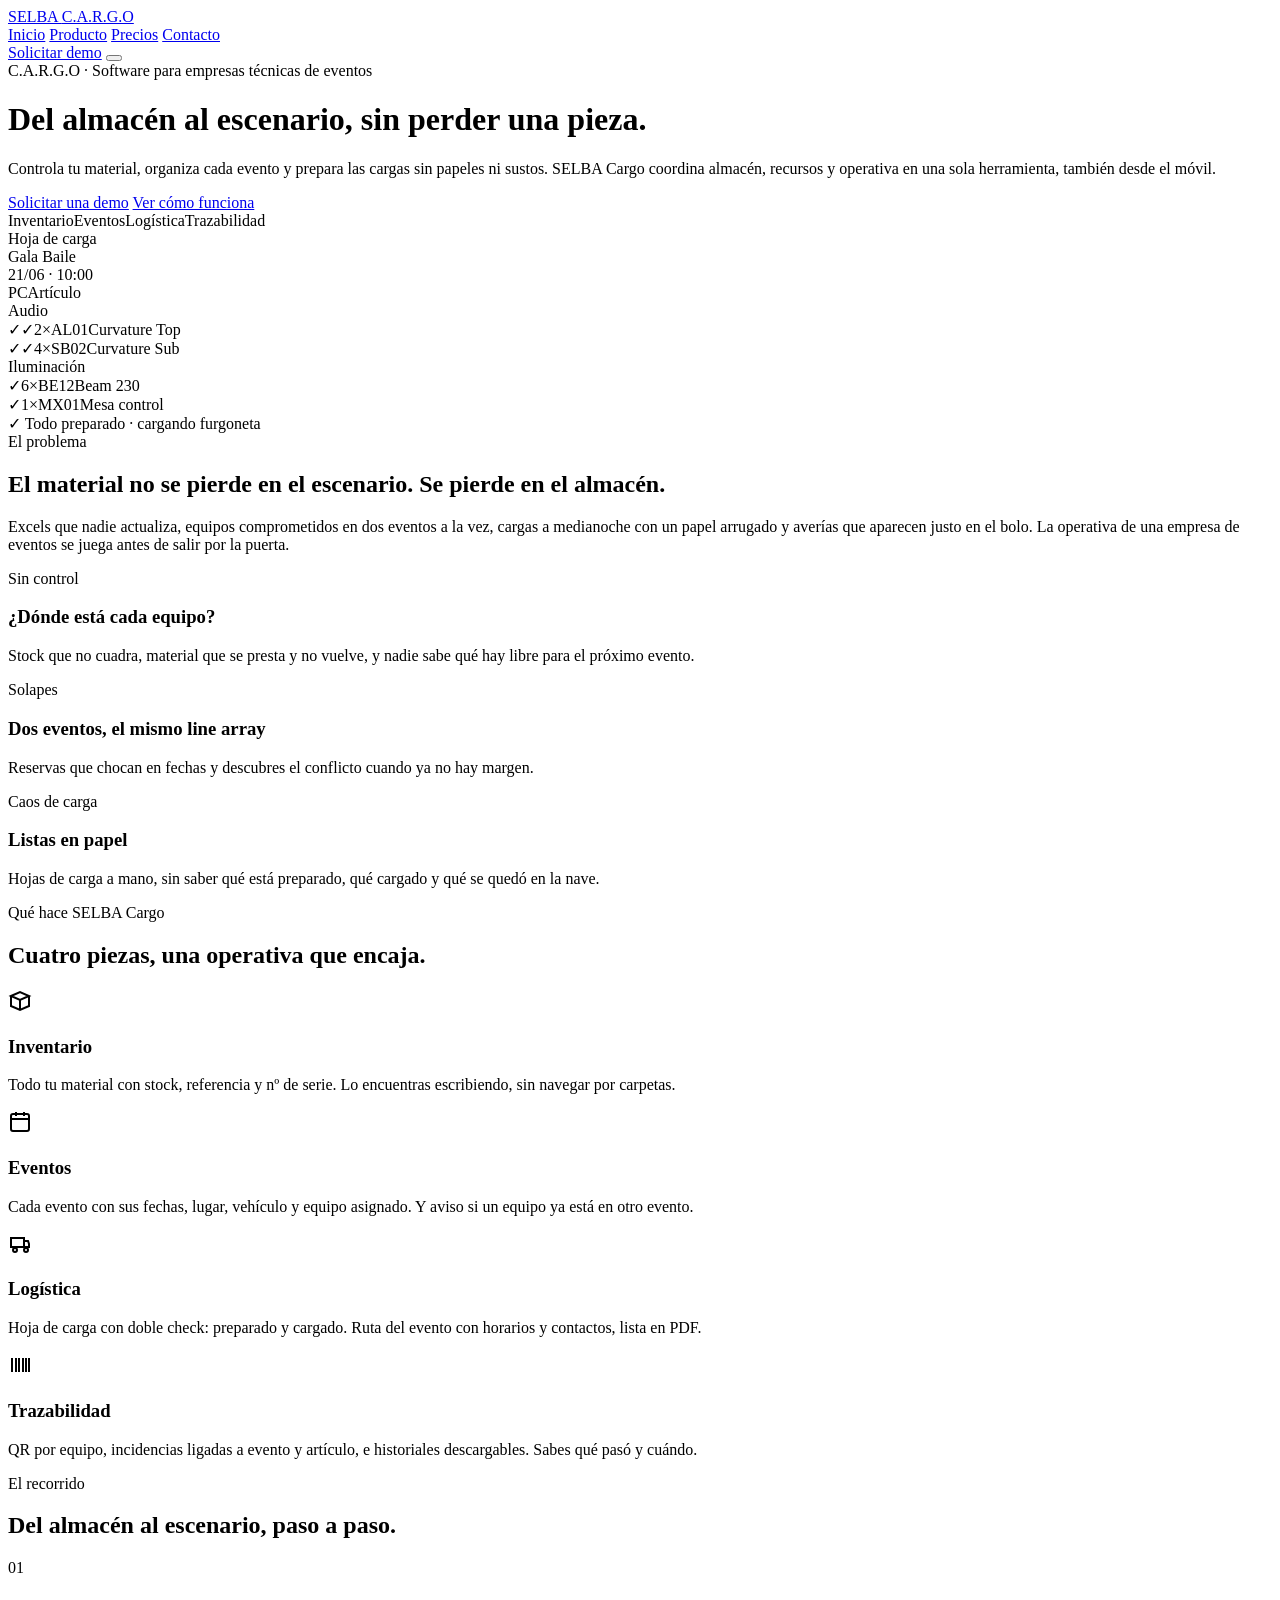
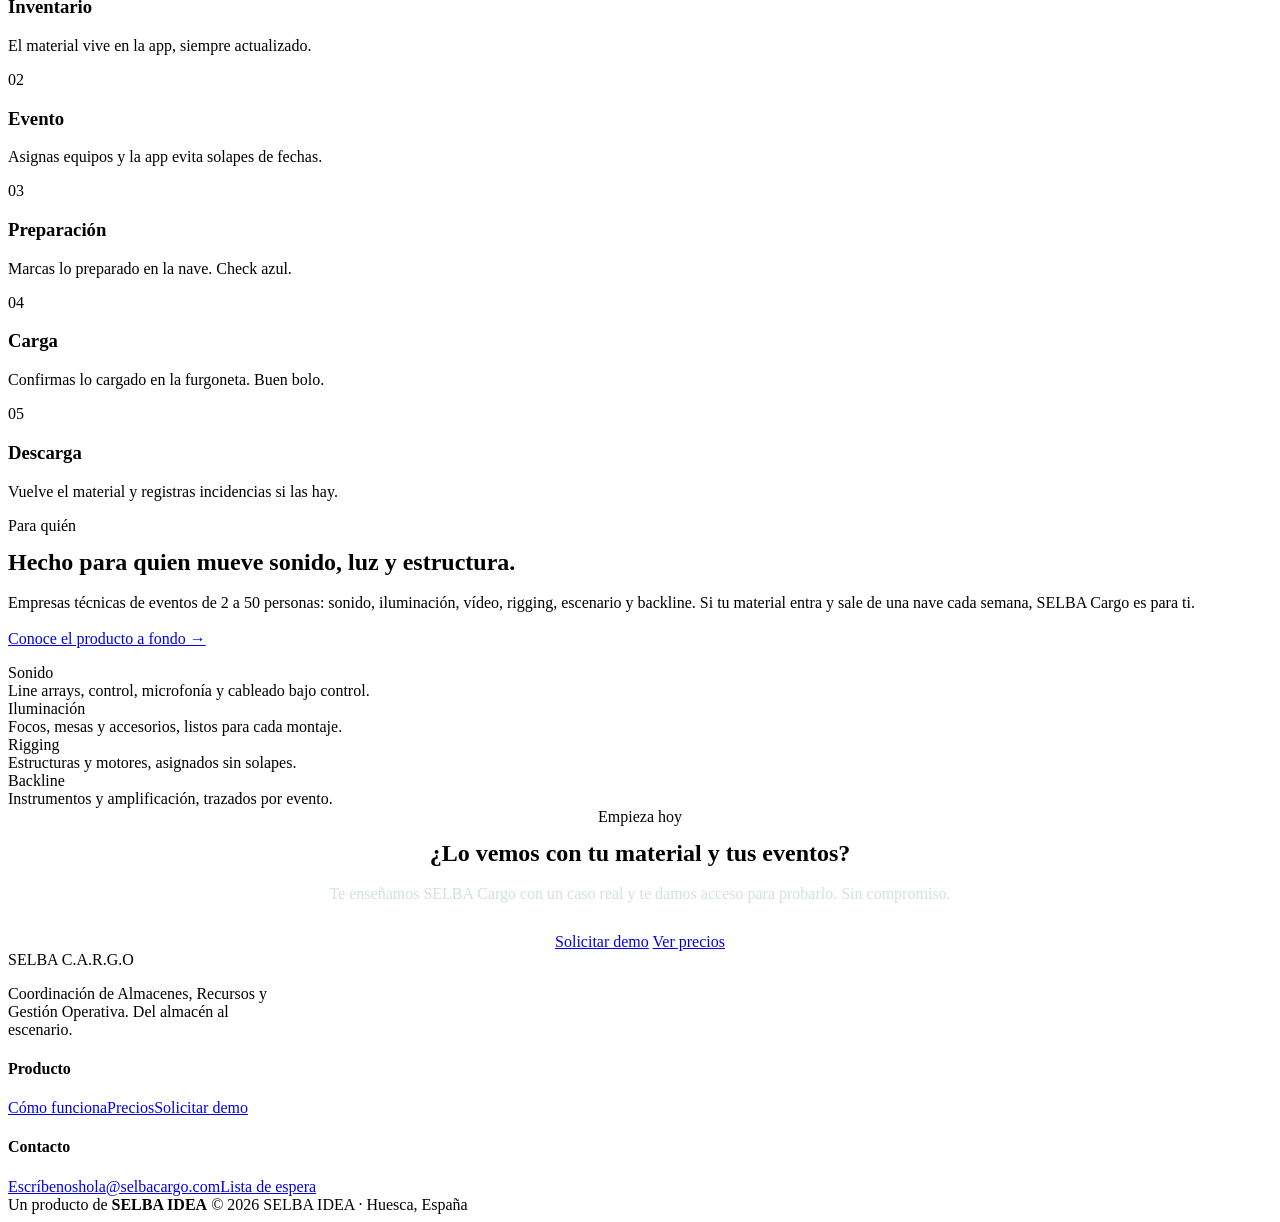
==== index.html @ a4af2e18 "Add files via upload" ====
<!DOCTYPE html>
<html lang="es">
<head>
<meta charset="UTF-8">
<meta name="viewport" content="width=device-width,initial-scale=1">
<title>SELBA Cargo · Del almacén al escenario</title>
<meta name="description" content="Software de gestión operativa para empresas técnicas de eventos: inventario, eventos, hojas de carga, rutas e incidencias. Del almacén al escenario, sin perder una pieza.">
<meta name="theme-color" content="#111c15">
<link rel="icon" href="icon-192.png">
<link rel="preconnect" href="https://fonts.googleapis.com"><link rel="preconnect" href="https://fonts.gstatic.com" crossorigin>
<link href="https://fonts.googleapis.com/css2?family=Oswald:wght@500;600;700&family=Inter:wght@400;500;600;700&display=swap" rel="stylesheet">
<link rel="stylesheet" href="styles.css">
</head>
<body>

<nav class="nav">
  <div class="wrap">
    <a class="brand" href="index.html"><img src="icon-192.png" alt=""><span>SELBA <span class="c">C.A.R.G.O</span></span></a>
    <div class="nav-links" id="navlinks">
      <a href="index.html" class="active">Inicio</a>
      <a href="producto.html">Producto</a>
      <a href="precios.html">Precios</a>
      <a href="contacto.html">Contacto</a>
    </div>
    <div class="nav-cta">
      <a class="btn btn-primary" href="contacto.html">Solicitar demo</a>
      <button class="nav-toggle" id="navtoggle" aria-label="Menú"><span></span><span></span><span></span></button>
    </div>
  </div>
</nav>

<header class="hero">
  <div class="wrap hero-grid">
    <div>
      <span class="eyebrow">C.A.R.G.O · Software para empresas técnicas de eventos</span>
      <h1>Del almacén al escenario, <span class="accent">sin perder una pieza.</span></h1>
      <p class="lead">Controla tu material, organiza cada evento y prepara las cargas sin papeles ni sustos. SELBA Cargo coordina almacén, recursos y operativa en una sola herramienta, también desde el móvil.</p>
      <div class="hero-cta">
        <a class="btn btn-primary btn-lg" href="contacto.html">Solicitar una demo</a>
        <a class="btn btn-ghost on-dark btn-lg" href="producto.html">Ver cómo funciona</a>
      </div>
      <div class="trust"><span>Inventario</span><span>Eventos</span><span>Logística</span><span>Trazabilidad</span></div>
    </div>
    <div class="hero-art">
      <div class="manifest" aria-hidden="true">
        <div class="m-head"><div><div class="t">Hoja de carga</div><div class="n">Gala Baile</div></div><div class="t">21/06 · 10:00</div></div>
        <div class="m-cols"><span class="pc">P</span><span class="pc">C</span><span style="flex:1">Artículo</span></div>
        <div class="m-fam">Audio</div>
        <div class="m-row"><span class="chk on p">✓</span><span class="chk on c">✓</span><span class="q">2×</span><span class="ref">AL01</span><span class="nm">Curvature Top</span></div>
        <div class="m-row"><span class="chk on p">✓</span><span class="chk on c">✓</span><span class="q">4×</span><span class="ref">SB02</span><span class="nm">Curvature Sub</span></div>
        <div class="m-fam">Iluminación</div>
        <div class="m-row"><span class="chk on p">✓</span><span class="chk c"></span><span class="q">6×</span><span class="ref">BE12</span><span class="nm">Beam 230</span></div>
        <div class="m-row"><span class="chk on p">✓</span><span class="chk c"></span><span class="q">1×</span><span class="ref">MX01</span><span class="nm">Mesa control</span></div>
        <div class="m-foot">✓ Todo preparado · cargando furgoneta</div>
      </div>
    </div>
  </div>
</header>

<!-- Problema -->
<section>
  <div class="wrap">
    <div class="sec-head reveal">
      <span class="eyebrow">El problema</span>
      <h2>El material no se pierde en el escenario. Se pierde en el almacén.</h2>
      <p class="lead">Excels que nadie actualiza, equipos comprometidos en dos eventos a la vez, cargas a medianoche con un papel arrugado y averías que aparecen justo en el bolo. La operativa de una empresa de eventos se juega antes de salir por la puerta.</p>
    </div>
    <div class="grid grid-3">
      <div class="card reveal"><span class="tag">Sin control</span><h3>¿Dónde está cada equipo?</h3><p>Stock que no cuadra, material que se presta y no vuelve, y nadie sabe qué hay libre para el próximo evento.</p></div>
      <div class="card reveal"><span class="tag">Solapes</span><h3>Dos eventos, el mismo line array</h3><p>Reservas que chocan en fechas y descubres el conflicto cuando ya no hay margen.</p></div>
      <div class="card reveal"><span class="tag">Caos de carga</span><h3>Listas en papel</h3><p>Hojas de carga a mano, sin saber qué está preparado, qué cargado y qué se quedó en la nave.</p></div>
    </div>
  </div>
</section>

<!-- Pilares -->
<section class="section-pale">
  <div class="wrap">
    <div class="sec-head reveal"><span class="eyebrow">Qué hace SELBA Cargo</span><h2>Cuatro piezas, una operativa que encaja.</h2></div>
    <div class="grid grid-4">
      <div class="card reveal"><div class="ic"><svg width="24" height="24" viewBox="0 0 24 24" fill="none" stroke="currentColor" stroke-width="2"><path d="M3 7l9-4 9 4-9 4-9-4z"/><path d="M3 7v10l9 4 9-4V7"/><path d="M12 11v10"/></svg></div><h3>Inventario</h3><p>Todo tu material con stock, referencia y nº de serie. Lo encuentras escribiendo, sin navegar por carpetas.</p></div>
      <div class="card reveal"><div class="ic"><svg width="24" height="24" viewBox="0 0 24 24" fill="none" stroke="currentColor" stroke-width="2"><rect x="3" y="4" width="18" height="17" rx="2"/><path d="M3 9h18M8 2v4M16 2v4"/></svg></div><h3>Eventos</h3><p>Cada evento con sus fechas, lugar, vehículo y equipo asignado. Y aviso si un equipo ya está en otro evento.</p></div>
      <div class="card reveal"><div class="ic"><svg width="24" height="24" viewBox="0 0 24 24" fill="none" stroke="currentColor" stroke-width="2"><path d="M3 6h13v9H3zM16 9h4l1 3v3h-5"/><circle cx="7" cy="18" r="2"/><circle cx="18" cy="18" r="2"/></svg></div><h3>Logística</h3><p>Hoja de carga con doble check: preparado y cargado. Ruta del evento con horarios y contactos, lista en PDF.</p></div>
      <div class="card reveal"><div class="ic"><svg width="24" height="24" viewBox="0 0 24 24" fill="none" stroke="currentColor" stroke-width="2"><path d="M4 5v14M8 5v14M11 5v14M15 5v14M18 5v14M21 5v14"/></svg></div><h3>Trazabilidad</h3><p>QR por equipo, incidencias ligadas a evento y artículo, e historiales descargables. Sabes qué pasó y cuándo.</p></div>
    </div>
  </div>
</section>

<!-- Cómo funciona (secuencia real → pasos numerados justificados) -->
<section class="section-dark">
  <div class="wrap">
    <div class="sec-head reveal"><span class="eyebrow on-dark">El recorrido</span><h2>Del almacén al escenario, paso a paso.</h2></div>
    <div class="steps">
      <div class="step reveal"><div class="no">01</div><h3>Inventario</h3><p>El material vive en la app, siempre actualizado.</p></div>
      <div class="step reveal"><div class="no">02</div><h3>Evento</h3><p>Asignas equipos y la app evita solapes de fechas.</p></div>
      <div class="step reveal"><div class="no">03</div><h3>Preparación</h3><p>Marcas lo preparado en la nave. Check azul.</p></div>
      <div class="step reveal"><div class="no">04</div><h3>Carga</h3><p>Confirmas lo cargado en la furgoneta. Buen bolo.</p></div>
      <div class="step reveal"><div class="no">05</div><h3>Descarga</h3><p>Vuelve el material y registras incidencias si las hay.</p></div>
    </div>
  </div>
</section>

<!-- Para quién -->
<section>
  <div class="wrap">
    <div class="grid grid-2" style="align-items:center;gap:48px">
      <div class="reveal">
        <span class="eyebrow">Para quién</span>
        <h2 style="margin:14px 0 18px">Hecho para quien mueve sonido, luz y estructura.</h2>
        <p class="lead">Empresas técnicas de eventos de 2 a 50 personas: sonido, iluminación, vídeo, rigging, escenario y backline. Si tu material entra y sale de una nave cada semana, SELBA Cargo es para ti.</p>
        <p style="margin-top:18px"><a class="btn btn-ghost" href="producto.html">Conoce el producto a fondo →</a></p>
      </div>
      <div class="grid grid-2 reveal" style="gap:14px">
        <div class="card"><span class="tag">Sonido</span><p style="margin:0">Line arrays, control, microfonía y cableado bajo control.</p></div>
        <div class="card"><span class="tag">Iluminación</span><p style="margin:0">Focos, mesas y accesorios, listos para cada montaje.</p></div>
        <div class="card"><span class="tag">Rigging</span><p style="margin:0">Estructuras y motores, asignados sin solapes.</p></div>
        <div class="card"><span class="tag">Backline</span><p style="margin:0">Instrumentos y amplificación, trazados por evento.</p></div>
      </div>
    </div>
  </div>
</section>

<!-- CTA -->
<section class="section-forest">
  <div class="wrap" style="text-align:center">
    <div class="reveal" style="max-width:720px;margin:0 auto">
      <span class="eyebrow on-dark">Empieza hoy</span>
      <h2 style="margin:14px 0 18px">¿Lo vemos con tu material y tus eventos?</h2>
      <p class="lead" style="margin:0 auto 30px;color:#cfe3d6">Te enseñamos SELBA Cargo con un caso real y te damos acceso para probarlo. Sin compromiso.</p>
      <div class="hero-cta" style="justify-content:center">
        <a class="btn btn-primary btn-lg" href="contacto.html">Solicitar demo</a>
        <a class="btn btn-ghost on-dark btn-lg" href="precios.html">Ver precios</a>
      </div>
    </div>
  </div>
</section>

<footer class="footer">
  <div class="wrap">
    <div class="top">
      <div>
        <div class="brand"><img src="icon-192.png" alt=""><span>SELBA C.A.R.G.O</span></div>
        <p style="max-width:34ch">Coordinación de Almacenes, Recursos y Gestión Operativa. Del almacén al escenario.</p>
      </div>
      <div class="cols">
        <div class="col"><h4>Producto</h4><a href="producto.html">Cómo funciona</a><a href="precios.html">Precios</a><a href="contacto.html">Solicitar demo</a></div>
        <div class="col"><h4>Contacto</h4><a href="contacto.html">Escríbenos</a><a href="mailto:hola@selbacargo.com">hola@selbacargo.com</a><a href="contacto.html">Lista de espera</a></div>
      </div>
    </div>
    <div class="legal">
      <span class="idea">Un producto de <b>SELBA IDEA</b></span>
      <span>© <span data-year>2026</span> SELBA IDEA · Huesca, España</span>
    </div>
  </div>
</footer>

<script src="script.js"></script>
</body>
</html>
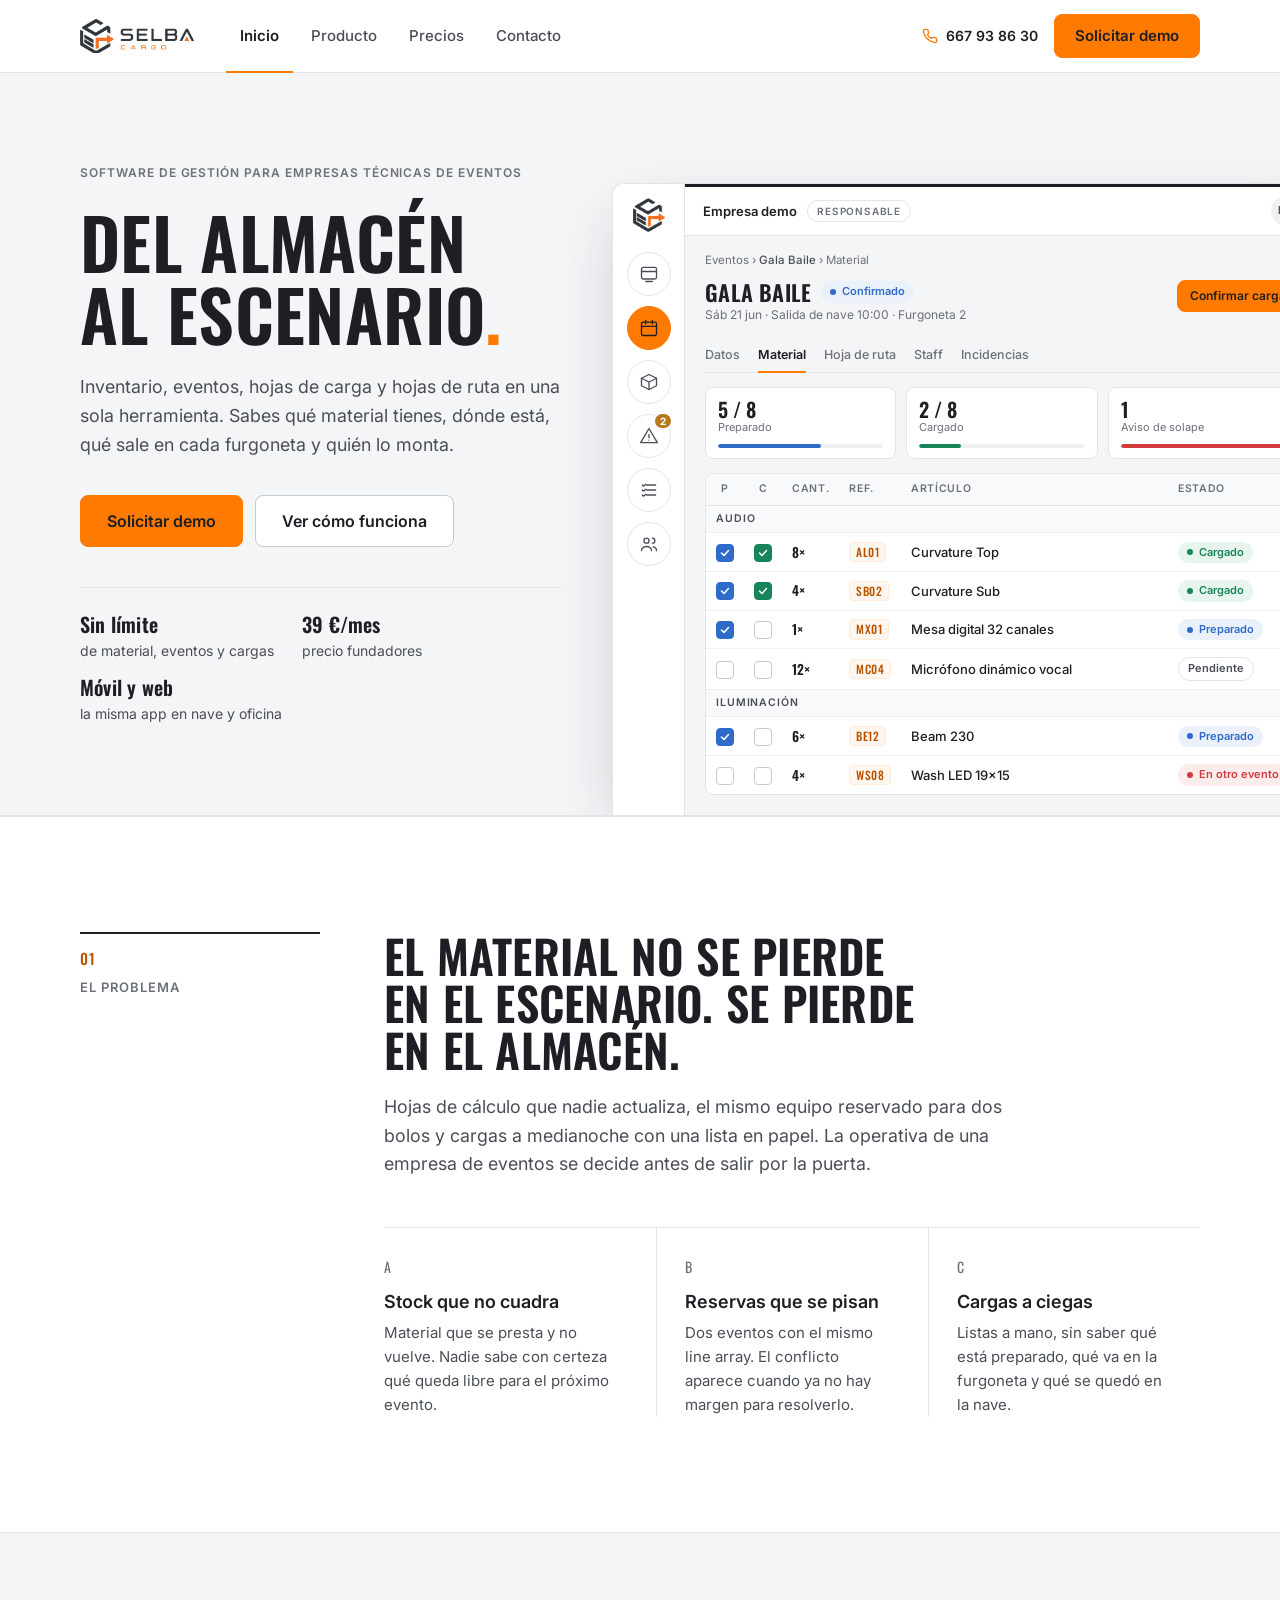
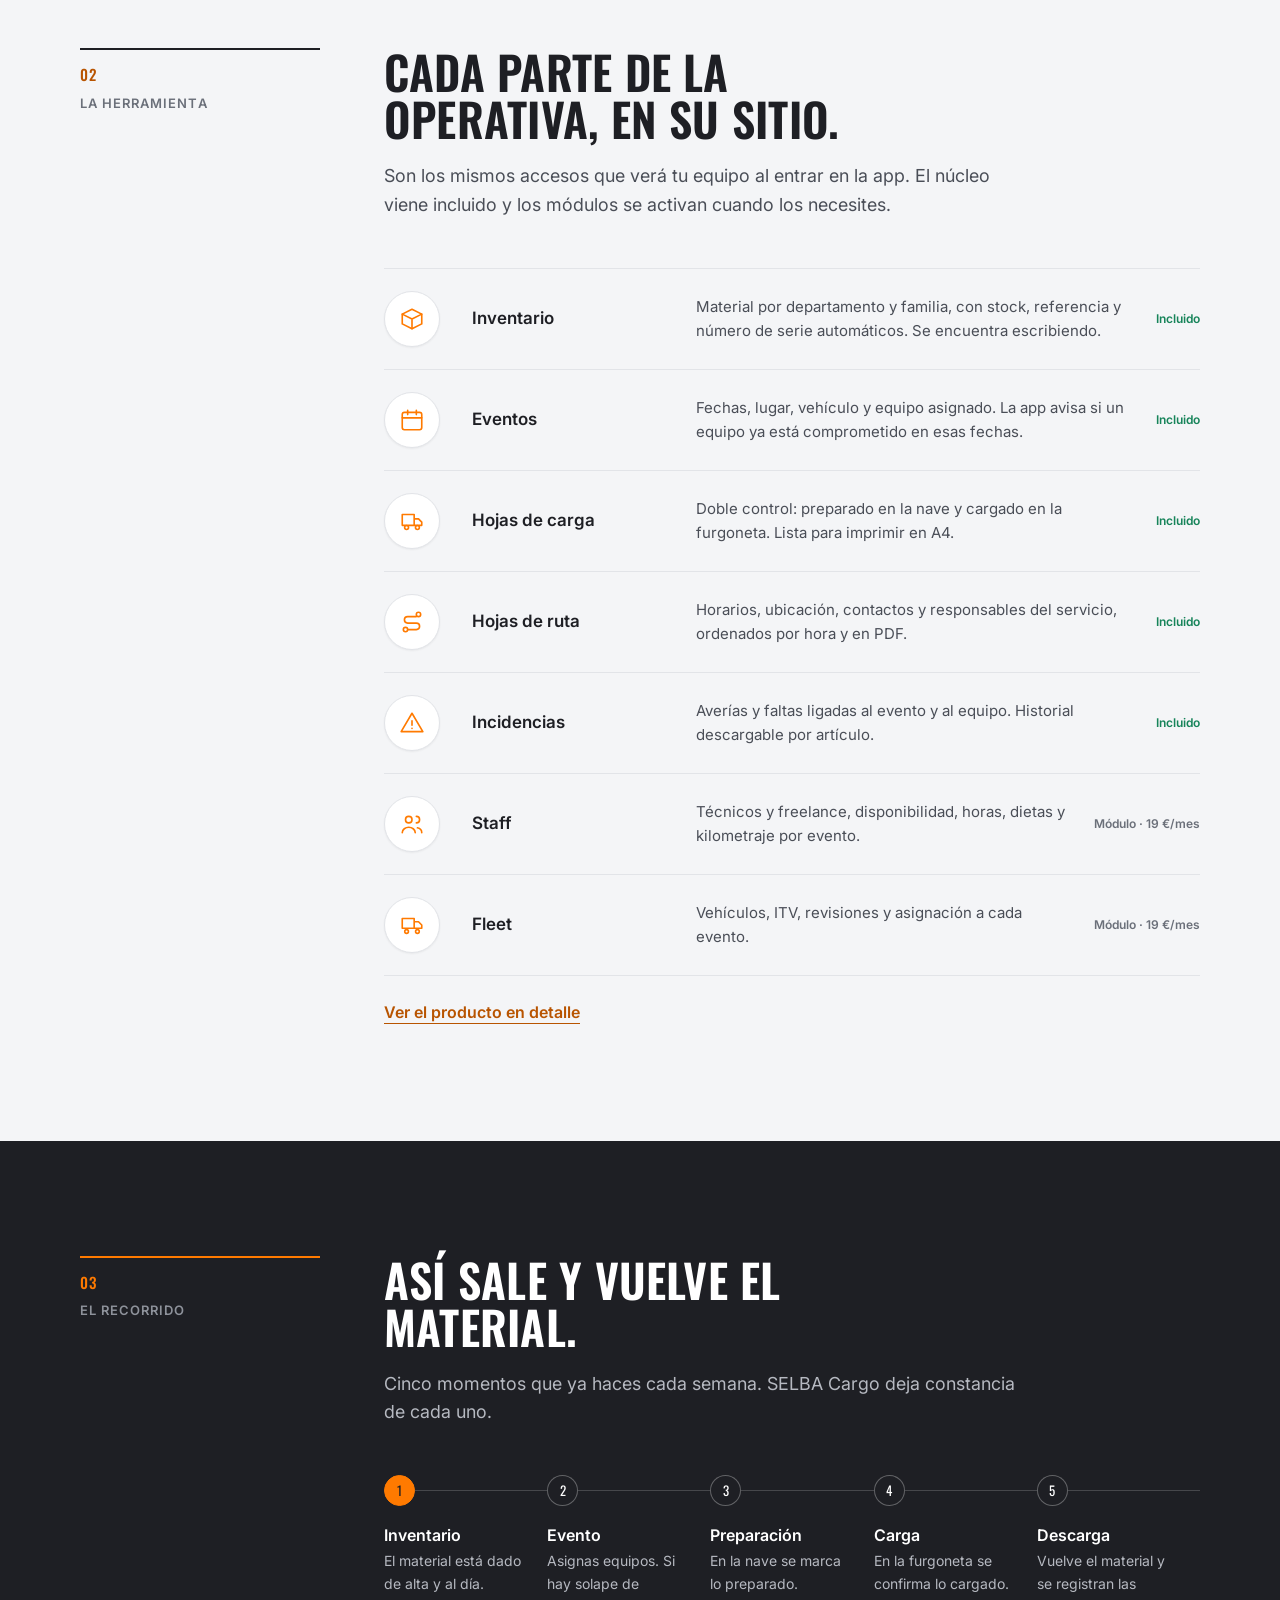
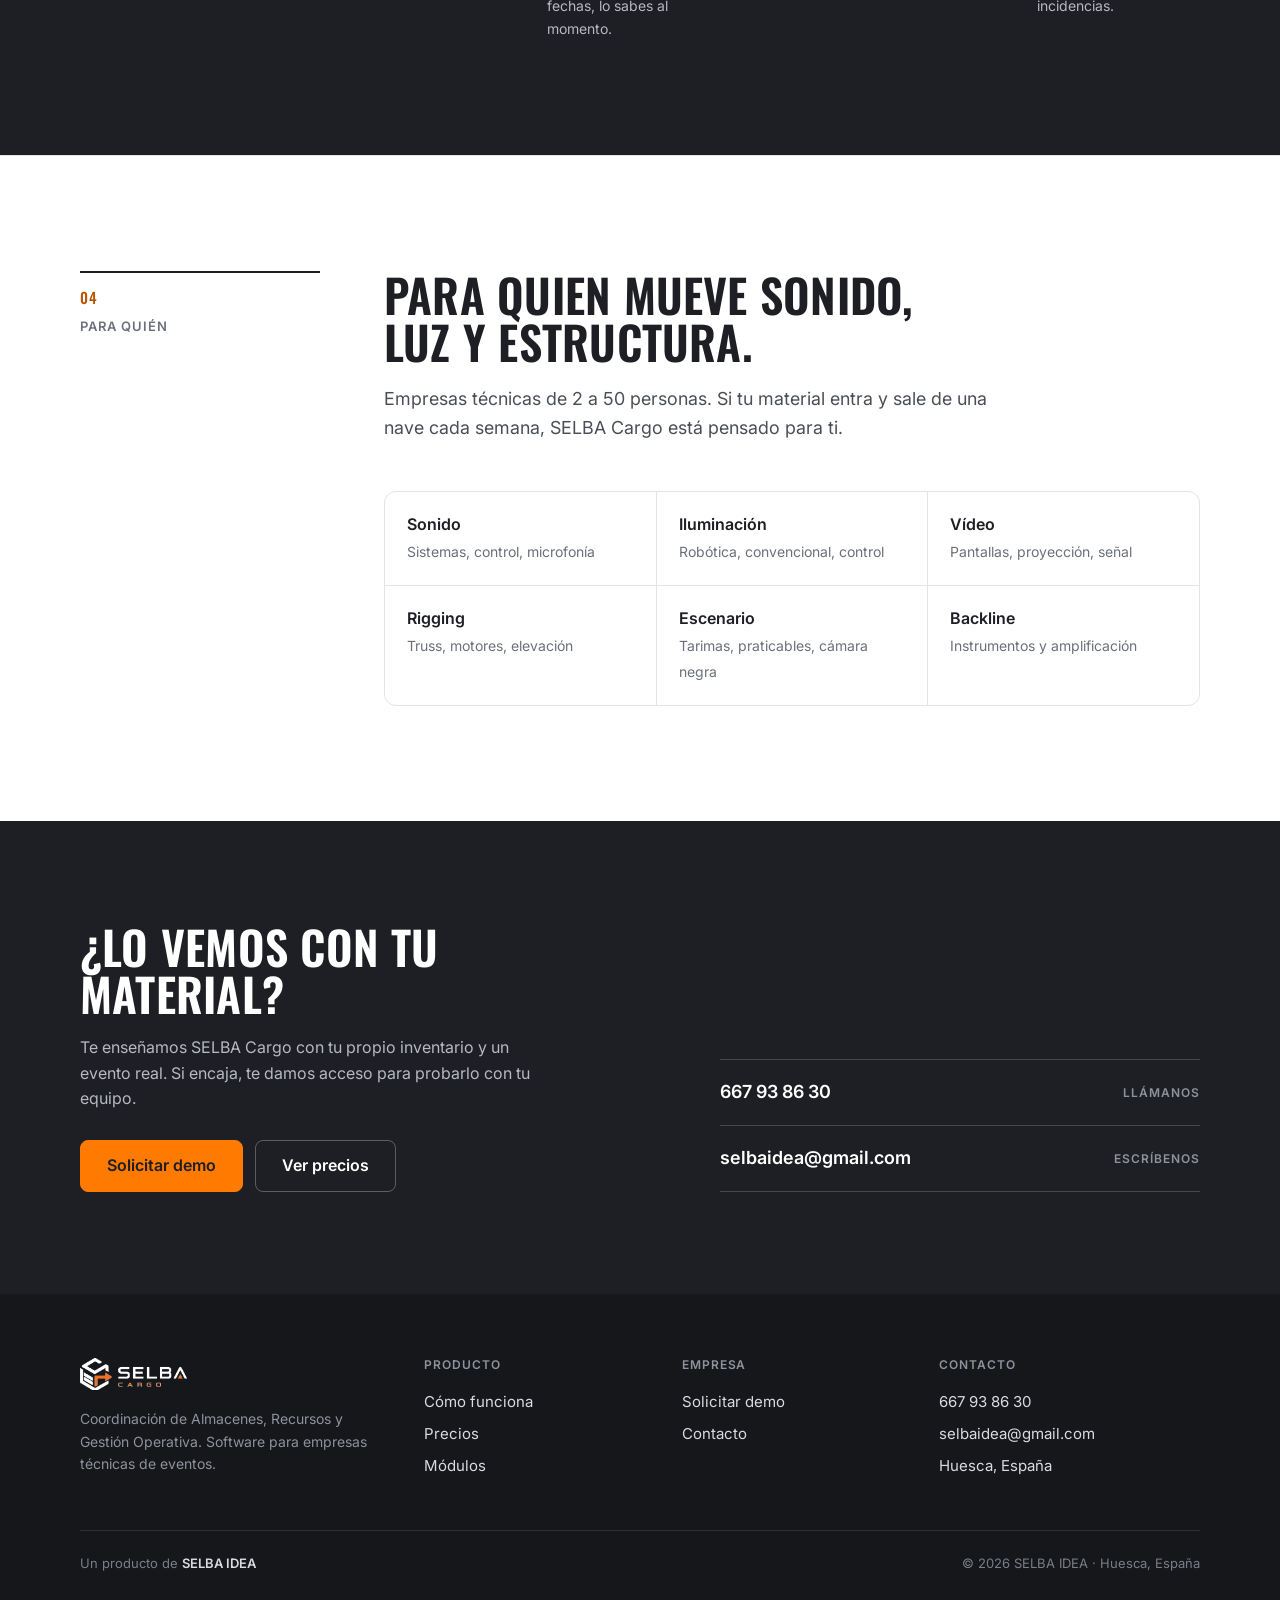
==== commit 840239a6: "Rediseño de la web con el estilo de la app - Paleta, tipografía y componentes del Design System de l" ====
--- a/index.html
+++ b/index.html
@@ -3,152 +3,225 @@
 <head>
 <meta charset="UTF-8">
 <meta name="viewport" content="width=device-width,initial-scale=1">
-<title>SELBA Cargo · Del almacén al escenario</title>
-<meta name="description" content="Software de gestión operativa para empresas técnicas de eventos: inventario, eventos, hojas de carga, rutas e incidencias. Del almacén al escenario, sin perder una pieza.">
-<meta name="theme-color" content="#111c15">
+<title>SELBA Cargo · Software de gestión para empresas técnicas de eventos</title>
+<meta name="description" content="Inventario, eventos, hojas de carga, hojas de ruta e incidencias en una sola herramienta para empresas de sonido, iluminación, vídeo y estructuras.">
+<meta name="theme-color" content="#1E1F24">
 <link rel="icon" href="icon-192.png">
+<link rel="apple-touch-icon" href="icon-192.png">
+<meta property="og:title" content="SELBA Cargo · Software de gestión para empresas técnicas de eventos">
+<meta property="og:description" content="Inventario, eventos, hojas de carga, hojas de ruta e incidencias en una sola herramienta para empresas de sonido, iluminación, vídeo y estructuras.">
+<meta property="og:image" content="logo.png">
+<meta property="og:locale" content="es_ES">
 <link rel="preconnect" href="https://fonts.googleapis.com"><link rel="preconnect" href="https://fonts.gstatic.com" crossorigin>
-<link href="https://fonts.googleapis.com/css2?family=Oswald:wght@500;600;700&family=Inter:wght@400;500;600;700&display=swap" rel="stylesheet">
+<link href="https://fonts.googleapis.com/css2?family=Inter:wght@400;500;600;700&family=Oswald:wght@500;600&display=swap" rel="stylesheet">
 <link rel="stylesheet" href="styles.css">
 </head>
 <body>
 
-<nav class="nav">
-  <div class="wrap">
-    <a class="brand" href="index.html"><img src="icon-192.png" alt=""><span>SELBA <span class="c">C.A.R.G.O</span></span></a>
-    <div class="nav-links" id="navlinks">
-      <a href="index.html" class="active">Inicio</a>
+<header class="site-header">
+  <div class="container">
+    <a class="logo" href="index.html" aria-label="SELBA Cargo, inicio"><img src="img/logo-selba-cargo.png" alt="SELBA Cargo" width="114" height="34"></a>
+    <nav class="nav" id="nav" aria-label="Principal">
+      <a href="index.html" aria-current="page">Inicio</a>
       <a href="producto.html">Producto</a>
       <a href="precios.html">Precios</a>
       <a href="contacto.html">Contacto</a>
-    </div>
-    <div class="nav-cta">
-      <a class="btn btn-primary" href="contacto.html">Solicitar demo</a>
-      <button class="nav-toggle" id="navtoggle" aria-label="Menú"><span></span><span></span><span></span></button>
-    </div>
-  </div>
-</nav>
-
-<header class="hero">
-  <div class="wrap hero-grid">
-    <div>
-      <span class="eyebrow">C.A.R.G.O · Software para empresas técnicas de eventos</span>
-      <h1>Del almacén al escenario, <span class="accent">sin perder una pieza.</span></h1>
-      <p class="lead">Controla tu material, organiza cada evento y prepara las cargas sin papeles ni sustos. SELBA Cargo coordina almacén, recursos y operativa en una sola herramienta, también desde el móvil.</p>
-      <div class="hero-cta">
-        <a class="btn btn-primary btn-lg" href="contacto.html">Solicitar una demo</a>
-        <a class="btn btn-ghost on-dark btn-lg" href="producto.html">Ver cómo funciona</a>
-      </div>
-      <div class="trust"><span>Inventario</span><span>Eventos</span><span>Logística</span><span>Trazabilidad</span></div>
-    </div>
-    <div class="hero-art">
-      <div class="manifest" aria-hidden="true">
-        <div class="m-head"><div><div class="t">Hoja de carga</div><div class="n">Gala Baile</div></div><div class="t">21/06 · 10:00</div></div>
-        <div class="m-cols"><span class="pc">P</span><span class="pc">C</span><span style="flex:1">Artículo</span></div>
-        <div class="m-fam">Audio</div>
-        <div class="m-row"><span class="chk on p">✓</span><span class="chk on c">✓</span><span class="q">2×</span><span class="ref">AL01</span><span class="nm">Curvature Top</span></div>
-        <div class="m-row"><span class="chk on p">✓</span><span class="chk on c">✓</span><span class="q">4×</span><span class="ref">SB02</span><span class="nm">Curvature Sub</span></div>
-        <div class="m-fam">Iluminación</div>
-        <div class="m-row"><span class="chk on p">✓</span><span class="chk c"></span><span class="q">6×</span><span class="ref">BE12</span><span class="nm">Beam 230</span></div>
-        <div class="m-row"><span class="chk on p">✓</span><span class="chk c"></span><span class="q">1×</span><span class="ref">MX01</span><span class="nm">Mesa control</span></div>
-        <div class="m-foot">✓ Todo preparado · cargando furgoneta</div>
-      </div>
-    </div>
+      <div class="nav-mobile-cta"><a class="btn btn--primary" href="contacto.html">Solicitar demo</a></div>
+    </nav>
+    <div class="header-actions">
+      <a class="header-phone" href="tel:+34667938630"><svg viewBox="0 0 24 24" aria-hidden="true"><path d="M22 16.9v3a2 2 0 0 1-2.2 2 19.8 19.8 0 0 1-8.6-3.1 19.5 19.5 0 0 1-6-6A19.8 19.8 0 0 1 2.1 4.2 2 2 0 0 1 4.1 2h3a2 2 0 0 1 2 1.7c.1.9.4 1.8.7 2.7a2 2 0 0 1-.5 2.1L8 9.8a16 16 0 0 0 6 6l1.3-1.3a2 2 0 0 1 2.1-.4c.9.3 1.8.6 2.7.7a2 2 0 0 1 1.7 2z"/></svg>667 93 86 30</a>
+      <a class="btn btn--primary" href="contacto.html">Solicitar demo</a>
+    </div>
+    <button class="menu-btn" id="menuBtn" aria-label="Abrir menú" aria-expanded="false" aria-controls="nav"><svg viewBox="0 0 24 24" aria-hidden="true"><path d="M4 7h16M4 12h16M4 17h16"/></svg></button>
   </div>
 </header>
 
-<!-- Problema -->
-<section>
-  <div class="wrap">
-    <div class="sec-head reveal">
-      <span class="eyebrow">El problema</span>
-      <h2>El material no se pierde en el escenario. Se pierde en el almacén.</h2>
-      <p class="lead">Excels que nadie actualiza, equipos comprometidos en dos eventos a la vez, cargas a medianoche con un papel arrugado y averías que aparecen justo en el bolo. La operativa de una empresa de eventos se juega antes de salir por la puerta.</p>
-    </div>
-    <div class="grid grid-3">
-      <div class="card reveal"><span class="tag">Sin control</span><h3>¿Dónde está cada equipo?</h3><p>Stock que no cuadra, material que se presta y no vuelve, y nadie sabe qué hay libre para el próximo evento.</p></div>
-      <div class="card reveal"><span class="tag">Solapes</span><h3>Dos eventos, el mismo line array</h3><p>Reservas que chocan en fechas y descubres el conflicto cuando ya no hay margen.</p></div>
-      <div class="card reveal"><span class="tag">Caos de carga</span><h3>Listas en papel</h3><p>Hojas de carga a mano, sin saber qué está preparado, qué cargado y qué se quedó en la nave.</p></div>
-    </div>
-  </div>
-</section>
-
-<!-- Pilares -->
-<section class="section-pale">
-  <div class="wrap">
-    <div class="sec-head reveal"><span class="eyebrow">Qué hace SELBA Cargo</span><h2>Cuatro piezas, una operativa que encaja.</h2></div>
-    <div class="grid grid-4">
-      <div class="card reveal"><div class="ic"><svg width="24" height="24" viewBox="0 0 24 24" fill="none" stroke="currentColor" stroke-width="2"><path d="M3 7l9-4 9 4-9 4-9-4z"/><path d="M3 7v10l9 4 9-4V7"/><path d="M12 11v10"/></svg></div><h3>Inventario</h3><p>Todo tu material con stock, referencia y nº de serie. Lo encuentras escribiendo, sin navegar por carpetas.</p></div>
-      <div class="card reveal"><div class="ic"><svg width="24" height="24" viewBox="0 0 24 24" fill="none" stroke="currentColor" stroke-width="2"><rect x="3" y="4" width="18" height="17" rx="2"/><path d="M3 9h18M8 2v4M16 2v4"/></svg></div><h3>Eventos</h3><p>Cada evento con sus fechas, lugar, vehículo y equipo asignado. Y aviso si un equipo ya está en otro evento.</p></div>
-      <div class="card reveal"><div class="ic"><svg width="24" height="24" viewBox="0 0 24 24" fill="none" stroke="currentColor" stroke-width="2"><path d="M3 6h13v9H3zM16 9h4l1 3v3h-5"/><circle cx="7" cy="18" r="2"/><circle cx="18" cy="18" r="2"/></svg></div><h3>Logística</h3><p>Hoja de carga con doble check: preparado y cargado. Ruta del evento con horarios y contactos, lista en PDF.</p></div>
-      <div class="card reveal"><div class="ic"><svg width="24" height="24" viewBox="0 0 24 24" fill="none" stroke="currentColor" stroke-width="2"><path d="M4 5v14M8 5v14M11 5v14M15 5v14M18 5v14M21 5v14"/></svg></div><h3>Trazabilidad</h3><p>QR por equipo, incidencias ligadas a evento y artículo, e historiales descargables. Sabes qué pasó y cuándo.</p></div>
-    </div>
-  </div>
-</section>
-
-<!-- Cómo funciona (secuencia real → pasos numerados justificados) -->
-<section class="section-dark">
-  <div class="wrap">
-    <div class="sec-head reveal"><span class="eyebrow on-dark">El recorrido</span><h2>Del almacén al escenario, paso a paso.</h2></div>
-    <div class="steps">
-      <div class="step reveal"><div class="no">01</div><h3>Inventario</h3><p>El material vive en la app, siempre actualizado.</p></div>
-      <div class="step reveal"><div class="no">02</div><h3>Evento</h3><p>Asignas equipos y la app evita solapes de fechas.</p></div>
-      <div class="step reveal"><div class="no">03</div><h3>Preparación</h3><p>Marcas lo preparado en la nave. Check azul.</p></div>
-      <div class="step reveal"><div class="no">04</div><h3>Carga</h3><p>Confirmas lo cargado en la furgoneta. Buen bolo.</p></div>
-      <div class="step reveal"><div class="no">05</div><h3>Descarga</h3><p>Vuelve el material y registras incidencias si las hay.</p></div>
-    </div>
-  </div>
-</section>
-
-<!-- Para quién -->
-<section>
-  <div class="wrap">
-    <div class="grid grid-2" style="align-items:center;gap:48px">
-      <div class="reveal">
-        <span class="eyebrow">Para quién</span>
-        <h2 style="margin:14px 0 18px">Hecho para quien mueve sonido, luz y estructura.</h2>
-        <p class="lead">Empresas técnicas de eventos de 2 a 50 personas: sonido, iluminación, vídeo, rigging, escenario y backline. Si tu material entra y sale de una nave cada semana, SELBA Cargo es para ti.</p>
-        <p style="margin-top:18px"><a class="btn btn-ghost" href="producto.html">Conoce el producto a fondo →</a></p>
-      </div>
-      <div class="grid grid-2 reveal" style="gap:14px">
-        <div class="card"><span class="tag">Sonido</span><p style="margin:0">Line arrays, control, microfonía y cableado bajo control.</p></div>
-        <div class="card"><span class="tag">Iluminación</span><p style="margin:0">Focos, mesas y accesorios, listos para cada montaje.</p></div>
-        <div class="card"><span class="tag">Rigging</span><p style="margin:0">Estructuras y motores, asignados sin solapes.</p></div>
-        <div class="card"><span class="tag">Backline</span><p style="margin:0">Instrumentos y amplificación, trazados por evento.</p></div>
-      </div>
-    </div>
-  </div>
-</section>
-
-<!-- CTA -->
-<section class="section-forest">
-  <div class="wrap" style="text-align:center">
-    <div class="reveal" style="max-width:720px;margin:0 auto">
-      <span class="eyebrow on-dark">Empieza hoy</span>
-      <h2 style="margin:14px 0 18px">¿Lo vemos con tu material y tus eventos?</h2>
-      <p class="lead" style="margin:0 auto 30px;color:#cfe3d6">Te enseñamos SELBA Cargo con un caso real y te damos acceso para probarlo. Sin compromiso.</p>
-      <div class="hero-cta" style="justify-content:center">
-        <a class="btn btn-primary btn-lg" href="contacto.html">Solicitar demo</a>
-        <a class="btn btn-ghost on-dark btn-lg" href="precios.html">Ver precios</a>
-      </div>
-    </div>
-  </div>
-</section>
-
-<footer class="footer">
-  <div class="wrap">
-    <div class="top">
-      <div>
-        <div class="brand"><img src="icon-192.png" alt=""><span>SELBA C.A.R.G.O</span></div>
-        <p style="max-width:34ch">Coordinación de Almacenes, Recursos y Gestión Operativa. Del almacén al escenario.</p>
-      </div>
-      <div class="cols">
-        <div class="col"><h4>Producto</h4><a href="producto.html">Cómo funciona</a><a href="precios.html">Precios</a><a href="contacto.html">Solicitar demo</a></div>
-        <div class="col"><h4>Contacto</h4><a href="contacto.html">Escríbenos</a><a href="mailto:hola@selbacargo.com">hola@selbacargo.com</a><a href="contacto.html">Lista de espera</a></div>
-      </div>
-    </div>
-    <div class="legal">
-      <span class="idea">Un producto de <b>SELBA IDEA</b></span>
+<main>
+
+<section class="hero">
+  <div class="container hero-grid">
+    <div class="hero-copy">
+      <span class="overline">Software de gestión para empresas técnicas de eventos</span>
+      <h1 class="display">Del almacén<br>al escenario<span class="hl">.</span></h1>
+      <p class="lead">Inventario, eventos, hojas de carga y hojas de ruta en una sola herramienta. Sabes qué material tienes, dónde está, qué sale en cada furgoneta y quién lo monta.</p>
+      <div class="hero-actions">
+        <a class="btn btn--primary btn--lg" href="contacto.html">Solicitar demo</a>
+        <a class="btn btn--lg" href="producto.html">Ver cómo funciona</a>
+      </div>
+      <div class="hero-meta">
+        <div><b>Sin límite</b>de material, eventos y cargas</div>
+        <div><b>39 €/mes</b>precio fundadores</div>
+        <div><b>Móvil y web</b>la misma app en nave y oficina</div>
+      </div>
+    </div>
+
+    <div class="hero-shot" aria-hidden="true">
+      <div class="appwin">
+        <div class="aw-nav">
+          <div class="mk"><img src="img/mark.png" alt=""></div>
+          <span class="aw-ci"><svg viewBox="0 0 24 24" aria-hidden="true"><rect x="3" y="4" width="18" height="14" rx="2"/><path d="M3 9h18"/><path d="M8 21h8"/></svg></span>
+          <span class="aw-ci on"><svg viewBox="0 0 24 24" aria-hidden="true"><rect x="3" y="5" width="18" height="16" rx="2"/><path d="M3 10h18M8 3v4M16 3v4"/></svg></span>
+          <span class="aw-ci"><svg viewBox="0 0 24 24" aria-hidden="true"><path d="M3 7.5 12 3l9 4.5v9L12 21l-9-4.5z"/><path d="M3 7.5 12 12l9-4.5M12 12v9"/></svg></span>
+          <span class="aw-ci"><svg viewBox="0 0 24 24" aria-hidden="true"><path d="M12 3 2 20h20z"/><path d="M12 10v4M12 17h.01"/></svg><span class="bd">2</span></span>
+          <span class="aw-ci"><svg viewBox="0 0 24 24" aria-hidden="true"><path d="M9 6h11M9 12h11M9 18h11"/><path d="M4 6l1.4 1.4L8 5M4 12l1.4 1.4L8 11M4 18l1.4 1.4L8 17"/></svg></span>
+          <span class="aw-ci"><svg viewBox="0 0 24 24" aria-hidden="true"><circle cx="9" cy="8" r="3"/><path d="M3 20c0-3 3-5 6-5s6 2 6 5"/><path d="M16 5a3 3 0 0 1 0 6"/><path d="M21 20c0-2.5-1.6-4-4-4.5"/></svg></span>
+        </div>
+        <div class="aw-main">
+          <div class="aw-top"><span class="co">Empresa demo</span><span class="role">Responsable</span><span class="av">LM</span></div>
+          <div class="aw-body">
+            <div class="aw-crumbs">Eventos › <b>Gala Baile</b> › Material</div>
+            <div class="aw-head">
+              <div>
+                <div style="display:flex;align-items:center;gap:10px"><span class="aw-title">Gala Baile</span><span class="badge badge--info">Confirmado</span></div>
+                <div class="aw-sub">Sáb 21 jun · Salida de nave 10:00 · Furgoneta 2</div>
+              </div>
+              <span class="aw-btn aw-btn--p">Confirmar carga</span>
+            </div>
+            <div class="aw-tabs"><span>Datos</span><span class="on">Material</span><span>Hoja de ruta</span><span class="hide-sm">Staff</span><span class="hide-sm">Incidencias</span></div>
+            <div class="aw-kpis">
+              <div class="aw-kpi"><div class="v">5 / 8</div><div class="l">Preparado</div><div class="aw-bar"><i style="width:62%;background:var(--info)"></i></div></div>
+              <div class="aw-kpi"><div class="v">2 / 8</div><div class="l">Cargado</div><div class="aw-bar"><i style="width:25%;background:var(--success)"></i></div></div>
+              <div class="aw-kpi"><div class="v">1</div><div class="l">Aviso de solape</div><div class="aw-bar"><i style="width:100%;background:var(--danger)"></i></div></div>
+            </div>
+            <div class="aw-panel">
+              <table class="aw-table">
+                <thead><tr><th class="c">P</th><th class="c">C</th><th>Cant.</th><th>Ref.</th><th>Artículo</th><th class="hide-sm">Estado</th></tr></thead>
+                <tbody>
+                  <tr class="fam"><td colspan="6">Audio</td></tr>
+                  <tr><td class="c"><span class="ck p"><svg viewBox="0 0 24 24" aria-hidden="true"><path d="M5 12l5 5 9-10"/></svg></span></td><td class="c"><span class="ck l"><svg viewBox="0 0 24 24" aria-hidden="true"><path d="M5 12l5 5 9-10"/></svg></span></td><td class="q">8×</td><td><span class="ref">AL01</span></td><td class="nm">Curvature Top</td><td class="hide-sm"><span class="badge badge--ok">Cargado</span></td></tr>
+                  <tr><td class="c"><span class="ck p"><svg viewBox="0 0 24 24" aria-hidden="true"><path d="M5 12l5 5 9-10"/></svg></span></td><td class="c"><span class="ck l"><svg viewBox="0 0 24 24" aria-hidden="true"><path d="M5 12l5 5 9-10"/></svg></span></td><td class="q">4×</td><td><span class="ref">SB02</span></td><td class="nm">Curvature Sub</td><td class="hide-sm"><span class="badge badge--ok">Cargado</span></td></tr>
+                  <tr><td class="c"><span class="ck p"><svg viewBox="0 0 24 24" aria-hidden="true"><path d="M5 12l5 5 9-10"/></svg></span></td><td class="c"><span class="ck"></span></td><td class="q">1×</td><td><span class="ref">MX01</span></td><td class="nm">Mesa digital 32 canales</td><td class="hide-sm"><span class="badge badge--info">Preparado</span></td></tr>
+                  <tr><td class="c"><span class="ck"></span></td><td class="c"><span class="ck"></span></td><td class="q">12×</td><td><span class="ref">MC04</span></td><td class="nm">Micrófono dinámico vocal</td><td class="hide-sm"><span class="badge badge--line">Pendiente</span></td></tr>
+                  <tr class="fam"><td colspan="6">Iluminación</td></tr>
+                  <tr><td class="c"><span class="ck p"><svg viewBox="0 0 24 24" aria-hidden="true"><path d="M5 12l5 5 9-10"/></svg></span></td><td class="c"><span class="ck"></span></td><td class="q">6×</td><td><span class="ref">BE12</span></td><td class="nm">Beam 230</td><td class="hide-sm"><span class="badge badge--info">Preparado</span></td></tr>
+                  <tr><td class="c"><span class="ck"></span></td><td class="c"><span class="ck"></span></td><td class="q">4×</td><td><span class="ref">WS08</span></td><td class="nm">Wash LED 19×15</td><td class="hide-sm"><span class="badge badge--err">En otro evento</span></td></tr>
+                </tbody>
+              </table>
+            </div>
+          </div>
+        </div>
+      </div>
+    </div>
+  </div>
+</section>
+
+<section class="section">
+  <div class="container split">
+    <div class="rail"><div class="rail-inner"><span class="num">01</span><span class="name">El problema</span></div></div>
+    <div>
+      <h2 class="display sec-title">El material no se pierde en el escenario. Se pierde en el almacén.</h2>
+      <p class="lead sec-intro">Hojas de cálculo que nadie actualiza, el mismo equipo reservado para dos bolos y cargas a medianoche con una lista en papel. La operativa de una empresa de eventos se decide antes de salir por la puerta.</p>
+      <ul class="problems">
+        <li><span class="k">A</span><h3>Stock que no cuadra</h3><p>Material que se presta y no vuelve. Nadie sabe con certeza qué queda libre para el próximo evento.</p></li>
+        <li><span class="k">B</span><h3>Reservas que se pisan</h3><p>Dos eventos con el mismo line array. El conflicto aparece cuando ya no hay margen para resolverlo.</p></li>
+        <li><span class="k">C</span><h3>Cargas a ciegas</h3><p>Listas a mano, sin saber qué está preparado, qué va en la furgoneta y qué se quedó en la nave.</p></li>
+      </ul>
+    </div>
+  </div>
+</section>
+
+<section class="section section--grey">
+  <div class="container split">
+    <div class="rail"><div class="rail-inner"><span class="num">02</span><span class="name">La herramienta</span></div></div>
+    <div>
+      <h2 class="display sec-title">Cada parte de la operativa, en su sitio.</h2>
+      <p class="lead sec-intro">Son los mismos accesos que verá tu equipo al entrar en la app. El núcleo viene incluido y los módulos se activan cuando los necesites.</p>
+      <div class="modules">
+        <div class="mod"><span class="circle"><svg viewBox="0 0 24 24" aria-hidden="true"><path d="M3 7.5 12 3l9 4.5v9L12 21l-9-4.5z"/><path d="M3 7.5 12 12l9-4.5M12 12v9"/></svg></span><h3>Inventario</h3><p>Material por departamento y familia, con stock, referencia y número de serie automáticos. Se encuentra escribiendo.</p><span class="tag inc">Incluido</span></div>
+        <div class="mod"><span class="circle"><svg viewBox="0 0 24 24" aria-hidden="true"><rect x="3" y="5" width="18" height="16" rx="2"/><path d="M3 10h18M8 3v4M16 3v4"/></svg></span><h3>Eventos</h3><p>Fechas, lugar, vehículo y equipo asignado. La app avisa si un equipo ya está comprometido en esas fechas.</p><span class="tag inc">Incluido</span></div>
+        <div class="mod"><span class="circle"><svg viewBox="0 0 24 24" aria-hidden="true"><path d="M3 6h11v10H3zM14 10h4l3 3v3h-7"/><circle cx="7" cy="18" r="1.8"/><circle cx="17" cy="18" r="1.8"/></svg></span><h3>Hojas de carga</h3><p>Doble control: preparado en la nave y cargado en la furgoneta. Lista para imprimir en A4.</p><span class="tag inc">Incluido</span></div>
+        <div class="mod"><span class="circle"><svg viewBox="0 0 24 24" aria-hidden="true"><circle cx="6" cy="19" r="2"/><circle cx="18" cy="5" r="2"/><path d="M8 19h8a3 3 0 0 0 0-6H8a3 3 0 0 1 0-6h8"/></svg></span><h3>Hojas de ruta</h3><p>Horarios, ubicación, contactos y responsables del servicio, ordenados por hora y en PDF.</p><span class="tag inc">Incluido</span></div>
+        <div class="mod"><span class="circle"><svg viewBox="0 0 24 24" aria-hidden="true"><path d="M12 3 2 20h20z"/><path d="M12 10v4M12 17h.01"/></svg></span><h3>Incidencias</h3><p>Averías y faltas ligadas al evento y al equipo. Historial descargable por artículo.</p><span class="tag inc">Incluido</span></div>
+        <div class="mod"><span class="circle"><svg viewBox="0 0 24 24" aria-hidden="true"><circle cx="9" cy="8" r="3"/><path d="M3 20c0-3 3-5 6-5s6 2 6 5"/><path d="M16 5a3 3 0 0 1 0 6"/><path d="M21 20c0-2.5-1.6-4-4-4.5"/></svg></span><h3>Staff</h3><p>Técnicos y freelance, disponibilidad, horas, dietas y kilometraje por evento.</p><span class="tag">Módulo · 19 €/mes</span></div>
+        <div class="mod"><span class="circle"><svg viewBox="0 0 24 24" aria-hidden="true"><path d="M3 6h11v9H3zM14 9h4l3 3v3h-7"/><circle cx="7" cy="18" r="1.7"/><circle cx="17" cy="18" r="1.7"/></svg></span><h3>Fleet</h3><p>Vehículos, ITV, revisiones y asignación a cada evento.</p><span class="tag">Módulo · 19 €/mes</span></div>
+      </div>
+      <p class="mt-24"><a class="link" href="producto.html">Ver el producto en detalle</a></p>
+    </div>
+  </div>
+</section>
+
+<section class="section section--dark">
+  <div class="container split">
+    <div class="rail"><div class="rail-inner"><span class="num">03</span><span class="name">El recorrido</span></div></div>
+    <div>
+      <h2 class="display sec-title">Así sale y vuelve el material.</h2>
+      <p class="lead sec-intro">Cinco momentos que ya haces cada semana. SELBA Cargo deja constancia de cada uno.</p>
+      <ol class="route">
+        <li><span class="dot">1</span><div><h3>Inventario</h3><p>El material está dado de alta y al día.</p></div></li>
+        <li><span class="dot">2</span><div><h3>Evento</h3><p>Asignas equipos. Si hay solape de fechas, lo sabes al momento.</p></div></li>
+        <li><span class="dot">3</span><div><h3>Preparación</h3><p>En la nave se marca lo preparado.</p></div></li>
+        <li><span class="dot">4</span><div><h3>Carga</h3><p>En la furgoneta se confirma lo cargado.</p></div></li>
+        <li><span class="dot">5</span><div><h3>Descarga</h3><p>Vuelve el material y se registran las incidencias.</p></div></li>
+      </ol>
+    </div>
+  </div>
+</section>
+
+<section class="section">
+  <div class="container split">
+    <div class="rail"><div class="rail-inner"><span class="num">04</span><span class="name">Para quién</span></div></div>
+    <div>
+      <h2 class="display sec-title">Para quien mueve sonido, luz y estructura.</h2>
+      <p class="lead sec-intro">Empresas técnicas de 2 a 50 personas. Si tu material entra y sale de una nave cada semana, SELBA Cargo está pensado para ti.</p>
+      <div class="depts">
+        <div><b>Sonido</b><span>Sistemas, control, microfonía</span></div>
+        <div><b>Iluminación</b><span>Robótica, convencional, control</span></div>
+        <div><b>Vídeo</b><span>Pantallas, proyección, señal</span></div>
+        <div><b>Rigging</b><span>Truss, motores, elevación</span></div>
+        <div><b>Escenario</b><span>Tarimas, praticables, cámara negra</span></div>
+        <div><b>Backline</b><span>Instrumentos y amplificación</span></div>
+      </div>
+    </div>
+  </div>
+</section>
+
+<section class="cta">
+  <div class="container cta-grid">
+    <div>
+      <h2 class="display">¿Lo vemos con tu material?</h2>
+      <p>Te enseñamos SELBA Cargo con tu propio inventario y un evento real. Si encaja, te damos acceso para probarlo con tu equipo.</p>
+      <div class="cta-actions">
+        <a class="btn btn--primary btn--lg" href="contacto.html">Solicitar demo</a>
+        <a class="btn btn--ghost-dark btn--lg" href="precios.html">Ver precios</a>
+      </div>
+    </div>
+    <div class="cta-contact">
+      <a href="tel:+34667938630">667 93 86 30<span>Llámanos</span></a>
+      <a href="mailto:selbaidea@gmail.com">selbaidea@gmail.com<span>Escríbenos</span></a>
+    </div>
+  </div>
+</section>
+
+
+</main>
+
+<footer class="site-footer">
+  <div class="container">
+    <div class="foot-grid">
+      <div>
+        <img src="img/logo-selba-cargo-light.png" alt="SELBA Cargo" width="107" height="32">
+        <p>Coordinación de Almacenes, Recursos y Gestión Operativa. Software para empresas técnicas de eventos.</p>
+      </div>
+      <div>
+        <h4>Producto</h4>
+        <a href="producto.html">Cómo funciona</a>
+        <a href="precios.html">Precios</a>
+        <a href="precios.html#modulos">Módulos</a>
+      </div>
+      <div>
+        <h4>Empresa</h4>
+        <a href="contacto.html">Solicitar demo</a>
+        <a href="contacto.html">Contacto</a>
+      </div>
+      <div>
+        <h4>Contacto</h4>
+        <a href="tel:+34667938630">667 93 86 30</a>
+        <a href="mailto:selbaidea@gmail.com">selbaidea@gmail.com</a>
+        <a href="contacto.html">Huesca, España</a>
+      </div>
+    </div>
+    <div class="foot-legal">
+      <span>Un producto de <b>SELBA IDEA</b></span>
       <span>© <span data-year>2026</span> SELBA IDEA · Huesca, España</span>
     </div>
   </div>
--- a/styles.css
+++ b/styles.css
@@ -0,0 +1,448 @@
+/* =================================================================
+   SELBA CARGO · Web comercial
+   Basada en el Design System de la app (v1.0):
+   grafito #1E1F24 · naranja operativo #FF7A00 · Inter + Oswald
+   ================================================================= */
+
+:root{
+  /* Color · mismos roles que la app */
+  --brand:#1E1F24;
+  --accent:#FF7A00;
+  --accent-hover:#E66A00;
+  --accent-text:#B85400;
+  --accent-soft:#FFF7EF;
+  --accent-soft-2:#FFEBD6;
+  --on-accent:#1E1F24;
+
+  --bg:#F4F5F7;
+  --surface:#FFFFFF;
+  --surface-2:#F8F9FA;
+  --sunken:#EEF0F2;
+  --border:#E2E4E8;
+  --border-strong:#C5C9D0;
+  --text:#1E1F24;
+  --text-2:#4A4E57;
+  --text-3:#6B707A;
+
+  --success:#17845A; --success-50:#E8F5EF;
+  --warning:#B7791F; --warning-50:#FBF3E4;
+  --danger:#D23B3B;  --danger-50:#FCECEC;
+  --info:#2F6BC9;    --info-50:#EAF1FB;
+
+  /* Tipografía */
+  --f:'Inter',system-ui,-apple-system,'Segoe UI',sans-serif;
+  --fd:'Oswald','Inter',sans-serif;
+
+  /* Medidas */
+  --r-sm:6px; --r-md:8px; --r-lg:12px; --r-xl:16px;
+  --sh-xs:0 1px 2px rgba(30,31,36,.06);
+  --sh-md:0 4px 12px rgba(30,31,36,.08);
+  --sh-lg:0 24px 60px -12px rgba(30,31,36,.22);
+  --container:1200px;
+  --pad:clamp(20px,4vw,40px);
+  --ease:cubic-bezier(.2,0,0,1);
+}
+
+*,*::before,*::after{box-sizing:border-box;margin:0;padding:0}
+html{-webkit-text-size-adjust:100%}
+body{font-family:var(--f);font-size:16px;line-height:1.6;color:var(--text);background:var(--surface);-webkit-font-smoothing:antialiased}
+img,svg{display:block;max-width:100%}
+a{color:inherit}
+button{font:inherit}
+::selection{background:var(--accent-soft-2);color:var(--brand)}
+:focus-visible{outline:none;box-shadow:0 0 0 3px rgba(255,122,0,.45);border-radius:4px}
+
+.container{max-width:var(--container);margin:0 auto;padding:0 var(--pad)}
+
+/* ---------- Tipografía ---------- */
+h1,h2,h3,h4{font-weight:600;color:var(--text);line-height:1.15}
+.display{font-family:var(--fd);font-weight:600;text-transform:uppercase;letter-spacing:.005em;line-height:1.02}
+h1.display{font-size:clamp(2.5rem,5.6vw,4.4rem)}
+h2.display{font-size:clamp(1.9rem,3.6vw,2.9rem)}
+h3{font-size:1.125rem}
+p{color:var(--text-2)}
+.lead{font-size:clamp(1.06rem,1.4vw,1.2rem);line-height:1.6;color:var(--text-2);max-width:58ch}
+.small{font-size:.875rem}
+.caption{font-size:.8125rem;color:var(--text-3)}
+.overline{font-size:.75rem;font-weight:600;letter-spacing:.08em;text-transform:uppercase;color:var(--text-3)}
+.hl{color:var(--accent)}
+strong{color:var(--text);font-weight:600}
+
+/* ---------- Botones (mismo criterio que .ds-btn) ---------- */
+.btn{display:inline-flex;align-items:center;justify-content:center;gap:8px;height:44px;padding:0 20px;border-radius:var(--r-md);border:1px solid var(--border-strong);background:var(--surface);color:var(--text);font-weight:600;font-size:.9375rem;text-decoration:none;cursor:pointer;white-space:nowrap;transition:background .12s var(--ease),border-color .12s var(--ease),color .12s var(--ease)}
+.btn:hover{background:var(--surface-2);border-color:var(--text-3)}
+.btn svg{width:18px;height:18px;fill:none;stroke:currentColor;stroke-width:2;stroke-linecap:round;stroke-linejoin:round}
+.btn--primary{background:var(--accent);border-color:var(--accent);color:var(--on-accent)}
+.btn--primary:hover{background:var(--accent-hover);border-color:var(--accent-hover)}
+.btn--dark{background:var(--brand);border-color:var(--brand);color:#fff}
+.btn--dark:hover{background:#33353C;border-color:#33353C}
+.btn--ghost-dark{background:transparent;border-color:rgba(255,255,255,.28);color:#fff}
+.btn--ghost-dark:hover{background:rgba(255,255,255,.06);border-color:rgba(255,255,255,.5)}
+.btn--lg{height:52px;padding:0 26px;font-size:1rem}
+.link{color:var(--accent-text);font-weight:600;text-decoration:none;border-bottom:1px solid currentColor;padding-bottom:1px}
+.link:hover{color:var(--brand)}
+
+/* ---------- Cabecera ---------- */
+.site-header{position:sticky;top:0;z-index:40;background:rgba(255,255,255,.96);border-bottom:1px solid var(--border)}
+@supports (backdrop-filter:blur(8px)){.site-header{background:rgba(255,255,255,.88);backdrop-filter:saturate(1.4) blur(10px)}}
+.site-header .container{display:flex;align-items:center;gap:32px;height:72px}
+.logo{display:flex;align-items:center;flex:none}
+.logo img{height:34px;width:auto}
+.nav{display:flex;align-items:stretch;gap:4px;height:100%;margin-right:auto}
+.nav a{display:flex;align-items:center;padding:0 14px;font-size:.9375rem;font-weight:500;color:var(--text-2);text-decoration:none;border-bottom:2px solid transparent;margin-bottom:-1px;transition:color .12s var(--ease)}
+.nav a:hover{color:var(--text)}
+.nav a[aria-current="page"]{color:var(--text);border-bottom-color:var(--accent);font-weight:600}
+.header-actions{display:flex;align-items:center;gap:16px}
+.header-phone{font-size:.875rem;font-weight:600;color:var(--text);text-decoration:none;display:flex;align-items:center;gap:8px}
+.header-phone svg{width:16px;height:16px;fill:none;stroke:var(--accent);stroke-width:2;stroke-linecap:round;stroke-linejoin:round}
+.header-phone:hover{color:var(--accent-text)}
+.menu-btn{display:none;width:44px;height:44px;border:1px solid var(--border);border-radius:var(--r-md);background:var(--surface);cursor:pointer;align-items:center;justify-content:center}
+.menu-btn svg{width:20px;height:20px;fill:none;stroke:var(--text);stroke-width:2;stroke-linecap:round}
+
+@media (max-width:960px){
+  .header-phone{display:none}
+}
+@media (max-width:820px){
+  .site-header .container{gap:12px}
+  .menu-btn{display:inline-flex;margin-left:auto}
+  .header-actions .btn{display:none}
+  .nav{position:fixed;top:72px;left:0;right:0;height:auto;flex-direction:column;background:var(--surface);border-bottom:1px solid var(--border);padding:8px 0 16px;box-shadow:var(--sh-md);display:none;margin:0}
+  .nav.is-open{display:flex}
+  .nav a{padding:14px var(--pad);border-bottom:0;border-left:3px solid transparent}
+  .nav a[aria-current="page"]{border-left-color:var(--accent);background:var(--accent-soft)}
+  .nav .nav-mobile-cta{display:flex;padding:12px var(--pad) 0}
+}
+.nav-mobile-cta{display:none}
+
+/* ---------- Secciones ---------- */
+.section{padding:clamp(72px,9vw,120px) 0;border-top:1px solid var(--border)}
+.section--grey{background:var(--bg)}
+.section--dark{background:var(--brand);color:#fff;border-top:0}
+.section--dark p{color:#B6B9C1}
+.section--dark h2,.section--dark h3{color:#fff}
+.section--tight{padding:clamp(48px,6vw,72px) 0}
+
+/* Estructura editorial: rail de índice + contenido */
+.split{display:grid;grid-template-columns:240px 1fr;gap:clamp(32px,5vw,72px)}
+.rail{position:relative}
+.rail .num{font-family:var(--fd);font-weight:500;font-size:.9375rem;color:var(--accent-text);letter-spacing:.04em}
+.rail .name{display:block;font-size:.8125rem;font-weight:600;letter-spacing:.08em;text-transform:uppercase;color:var(--text-3);margin-top:4px}
+.rail-inner{position:sticky;top:104px;padding-top:12px;border-top:2px solid var(--brand)}
+.section--dark .rail-inner{border-top-color:var(--accent)}
+.section--dark .rail .num{color:var(--accent)}
+.section--dark .rail .name{color:#8E929B}
+@media (max-width:900px){
+  .split{grid-template-columns:1fr;gap:24px}
+  .rail-inner{position:static;display:flex;gap:12px;align-items:baseline}
+  .rail .name{margin:0}
+}
+.sec-title{max-width:22ch;margin-bottom:20px}
+.sec-intro{margin-bottom:48px}
+
+/* ---------- Hero ---------- */
+.hero{background:var(--bg);padding:clamp(56px,7vw,96px) 0 0;overflow:hidden;border-bottom:1px solid var(--border)}
+.hero-grid{display:grid;grid-template-columns:minmax(0,.9fr) minmax(0,1.1fr);gap:clamp(32px,4vw,64px);align-items:end}
+.hero-copy{padding-bottom:clamp(56px,7vw,96px)}
+.hero-copy .overline{display:block;margin-bottom:24px}
+.hero-copy .lead{margin:24px 0 36px}
+.hero-actions{display:flex;flex-wrap:wrap;gap:12px}
+.hero-meta{display:flex;flex-wrap:wrap;gap:8px 28px;margin-top:40px;padding-top:20px;border-top:1px solid var(--border)}
+.hero-meta div{font-size:.875rem;color:var(--text-2)}
+.hero-meta b{display:block;font-family:var(--fd);font-weight:600;font-size:1.25rem;color:var(--text);letter-spacing:.01em}
+.hero-shot{align-self:end;margin-right:calc(var(--pad) * -1 - 80px)}
+@media (max-width:1000px){
+  .hero-grid{grid-template-columns:1fr}
+  .hero-copy{padding-bottom:0}
+  .hero-shot{margin-right:calc(var(--pad) * -1 - 120px)}
+}
+
+.page-hero{background:var(--bg);padding:clamp(56px,7vw,96px) 0 clamp(48px,6vw,72px);border-bottom:1px solid var(--border)}
+.page-hero .crumbs{font-size:.8125rem;color:var(--text-3);margin-bottom:28px}
+.page-hero .crumbs a{text-decoration:none;color:var(--text-3)}
+.page-hero .crumbs a:hover{color:var(--text)}
+.page-hero .crumbs span{margin:0 8px;color:var(--border-strong)}
+.page-hero h1{max-width:18ch}
+.page-hero .lead{margin-top:24px}
+
+/* ---------- Ventana de la app (reproducción de la interfaz) ---------- */
+.appwin{background:var(--surface);border:1px solid var(--border);border-radius:var(--r-lg) 0 0 0;box-shadow:var(--sh-lg);overflow:hidden;font-size:13px;line-height:1.4;color:var(--text);display:grid;grid-template-columns:72px 1fr;min-height:520px;border-bottom:0}
+.appwin--card{border-radius:var(--r-lg);border-bottom:1px solid var(--border);min-height:0;box-shadow:var(--sh-md)}
+.aw-nav{background:var(--surface);border-right:1px solid var(--border);padding:14px 0;display:flex;flex-direction:column;align-items:center;gap:10px}
+.aw-nav .mk{width:34px;height:34px;margin-bottom:10px}
+.aw-nav .mk img{width:100%;height:100%;object-fit:contain}
+.aw-ci{width:44px;height:44px;border-radius:50%;border:1px solid var(--border);display:grid;place-items:center;position:relative;background:var(--surface)}
+.aw-ci svg{width:20px;height:20px;fill:none;stroke:var(--text-2);stroke-width:1.6;stroke-linecap:round;stroke-linejoin:round}
+.aw-ci.on{background:var(--accent);border-color:var(--accent)}
+.aw-ci.on svg{stroke:var(--brand)}
+.aw-ci .bd{position:absolute;top:-3px;right:-3px;min-width:18px;height:18px;border-radius:9px;background:var(--warning);color:#fff;font-size:10px;font-weight:700;display:grid;place-items:center;padding:0 5px;border:2px solid #fff}
+.aw-main{display:flex;flex-direction:column;min-width:0}
+.aw-top{height:52px;border-bottom:1px solid var(--border);border-top:3px solid var(--brand);display:flex;align-items:center;gap:10px;padding:0 18px}
+.aw-top .co{font-weight:600}
+.aw-top .role{font-size:10px;font-weight:600;letter-spacing:.08em;text-transform:uppercase;color:var(--text-3);border:1px solid var(--border);border-radius:99px;padding:3px 9px}
+.aw-top .av{margin-left:auto;width:30px;height:30px;border-radius:50%;background:var(--sunken);display:grid;place-items:center;font-size:11px;font-weight:700;color:var(--text-2)}
+.aw-body{padding:16px 20px 20px;background:var(--bg);flex:1;min-width:0}
+.aw-crumbs{font-size:11.5px;color:var(--text-3);margin-bottom:12px}
+.aw-crumbs b{color:var(--text-2);font-weight:500}
+.aw-head{display:flex;align-items:flex-start;justify-content:space-between;gap:12px;margin-bottom:14px;flex-wrap:wrap}
+.aw-title{font-family:var(--fd);font-size:22px;font-weight:600;letter-spacing:.01em;text-transform:uppercase;line-height:1.1}
+.aw-sub{font-size:12px;color:var(--text-3);margin-top:3px}
+.aw-btn{height:32px;padding:0 12px;border-radius:var(--r-md);border:1px solid var(--border-strong);background:#fff;font-size:12px;font-weight:600;display:inline-flex;align-items:center;gap:6px}
+.aw-btn--p{background:var(--accent);border-color:var(--accent);color:var(--brand)}
+.aw-tabs{display:flex;gap:18px;border-bottom:1px solid var(--border);margin-bottom:14px}
+.aw-tabs span{padding:8px 0;font-size:12.5px;font-weight:500;color:var(--text-3);border-bottom:2px solid transparent;margin-bottom:-1px}
+.aw-tabs span.on{color:var(--text);font-weight:600;border-bottom-color:var(--accent)}
+.aw-kpis{display:grid;grid-template-columns:repeat(3,1fr);gap:10px;margin-bottom:14px}
+.aw-kpi{background:#fff;border:1px solid var(--border);border-radius:var(--r-md);padding:10px 12px}
+.aw-kpi .v{font-family:var(--fd);font-size:20px;font-weight:600;line-height:1.1}
+.aw-kpi .l{font-size:11px;color:var(--text-3)}
+.aw-bar{height:4px;background:var(--sunken);border-radius:2px;margin-top:8px;overflow:hidden}
+.aw-bar i{display:block;height:100%;border-radius:2px}
+.aw-panel{background:#fff;border:1px solid var(--border);border-radius:var(--r-md);overflow:hidden}
+.aw-table{width:100%;border-collapse:collapse}
+.aw-table th{text-align:left;font-size:10.5px;font-weight:600;letter-spacing:.06em;text-transform:uppercase;color:var(--text-3);background:var(--surface-2);padding:8px 10px;border-bottom:1px solid var(--border);white-space:nowrap}
+.aw-table td{padding:8px 10px;border-bottom:1px solid var(--sunken);white-space:nowrap;vertical-align:middle}
+.aw-table tr:last-child td{border-bottom:0}
+.aw-table .fam td{background:var(--surface-2);font-size:10.5px;font-weight:600;letter-spacing:.08em;text-transform:uppercase;color:var(--text-2);padding:6px 10px}
+.aw-table .c{text-align:center;width:34px}
+.aw-table .q{font-family:var(--fd);font-weight:600;font-size:13.5px;width:44px}
+.aw-table .nm{font-weight:500;width:100%}
+.ck{width:18px;height:18px;border-radius:4px;border:1.5px solid var(--border-strong);display:inline-grid;place-items:center;vertical-align:middle}
+.ck svg{width:12px;height:12px;fill:none;stroke:#fff;stroke-width:3;stroke-linecap:round;stroke-linejoin:round}
+.ck.p{background:var(--info);border-color:var(--info)}
+.ck.l{background:var(--success);border-color:var(--success)}
+.ref{display:inline-block;font-family:var(--fd);font-weight:500;font-size:11.5px;letter-spacing:.04em;color:var(--accent-text);background:var(--accent-soft);border:1px solid var(--accent-soft-2);border-radius:4px;padding:1px 6px}
+.badge{display:inline-flex;align-items:center;gap:6px;font-size:11px;font-weight:600;border-radius:99px;padding:3px 9px;white-space:nowrap}
+.badge::before{content:"";width:6px;height:6px;border-radius:50%;background:currentColor}
+.badge--ok{color:var(--success);background:var(--success-50)}
+.badge--warn{color:var(--warning);background:var(--warning-50)}
+.badge--err{color:var(--danger);background:var(--danger-50)}
+.badge--info{color:var(--info);background:var(--info-50)}
+.badge--line{color:var(--text-2);background:#fff;border:1px solid var(--border)}
+.badge--line::before{display:none}
+.aw-foot{display:flex;justify-content:space-between;align-items:center;gap:10px;padding:10px 12px;border-top:1px solid var(--border);background:var(--surface-2);font-size:11.5px;color:var(--text-2)}
+@media (max-width:640px){
+  .appwin{grid-template-columns:1fr}
+  .aw-nav{display:none}
+  .aw-kpis{grid-template-columns:1fr 1fr}
+  .aw-kpis .aw-kpi:nth-child(3){display:none}
+  .hide-sm{display:none}
+}
+
+/* ---------- Listas y bloques ---------- */
+.problems{display:grid;grid-template-columns:repeat(3,1fr);border-top:1px solid var(--border)}
+.problems li{list-style:none;padding:28px 28px 0 0}
+.problems li+li{padding-left:28px;border-left:1px solid var(--border)}
+.problems h3{margin-bottom:8px}
+.problems p{font-size:.9375rem}
+.problems .k{font-family:var(--fd);font-size:.875rem;color:var(--text-3);display:block;margin-bottom:14px}
+@media (max-width:860px){
+  .problems{grid-template-columns:1fr}
+  .problems li,.problems li+li{padding:24px 0;border-left:0;border-bottom:1px solid var(--border)}
+}
+
+/* Módulos con el círculo del INICIO de la app */
+.modules{border-top:1px solid var(--border)}
+.mod{display:grid;grid-template-columns:64px 200px 1fr auto;gap:24px;align-items:center;padding:22px 0;border-bottom:1px solid var(--border)}
+.mod h3{font-size:1.0625rem}
+.mod p{font-size:.9375rem;max-width:56ch}
+.circle{width:56px;height:56px;border-radius:50%;border:1px solid var(--border);background:var(--surface);display:grid;place-items:center;box-shadow:var(--sh-xs)}
+.circle svg{width:26px;height:26px;fill:none;stroke:var(--accent);stroke-width:1.5;stroke-linecap:round;stroke-linejoin:round}
+.mod .tag{font-size:.75rem;font-weight:600;color:var(--text-3);white-space:nowrap}
+.mod .tag.inc{color:var(--success)}
+@media (max-width:860px){
+  .mod{grid-template-columns:56px 1fr;gap:6px 18px;align-items:start}
+  .mod .circle{grid-row:span 3}
+  .mod .tag{order:-1}
+}
+
+/* Recorrido */
+.route{display:grid;grid-template-columns:repeat(5,1fr);position:relative;margin-top:16px}
+.route::before{content:"";position:absolute;left:0;right:0;top:15px;height:1px;background:rgba(255,255,255,.18)}
+.route li{list-style:none;position:relative;padding-right:24px}
+.route .dot{width:31px;height:31px;border-radius:50%;background:var(--brand);border:1px solid rgba(255,255,255,.3);display:grid;place-items:center;font-family:var(--fd);font-size:.8125rem;color:#fff;margin-bottom:20px;position:relative}
+.route li:first-child .dot,.route li.on .dot{background:var(--accent);border-color:var(--accent);color:var(--brand)}
+.route h3{font-size:1rem;margin-bottom:6px}
+.route p{font-size:.875rem}
+@media (max-width:860px){
+  .route{grid-template-columns:1fr;gap:0}
+  .route::before{left:15px;right:auto;top:0;bottom:0;width:1px;height:auto}
+  .route li{display:grid;grid-template-columns:31px 1fr;gap:0 18px;padding:0 0 28px}
+  .route .dot{grid-row:span 2;margin:0}
+}
+
+/* Bloque producto: texto + interfaz */
+.feature{display:grid;grid-template-columns:minmax(0,1fr) minmax(0,1.15fr);gap:clamp(32px,5vw,72px);align-items:center}
+.feature--rev .feature-ui{order:-1}
+@media (max-width:960px){.feature{grid-template-columns:1fr}.feature--rev .feature-ui{order:0}}
+.feature h2{margin-bottom:18px}
+.checks{list-style:none;margin-top:28px;border-top:1px solid var(--border)}
+.checks li{padding:12px 0 12px 28px;border-bottom:1px solid var(--border);position:relative;font-size:.9375rem;color:var(--text-2)}
+.checks li::before{content:"";position:absolute;left:2px;top:19px;width:12px;height:7px;border-left:2px solid var(--accent);border-bottom:2px solid var(--accent);transform:rotate(-45deg)}
+.section--dark .checks{border-color:rgba(255,255,255,.14)}
+.section--dark .checks li{border-color:rgba(255,255,255,.14);color:#C9CCD3}
+
+.legend{display:flex;gap:20px;flex-wrap:wrap;margin-top:14px;font-size:.8125rem;color:var(--text-3)}
+.legend span{display:inline-flex;align-items:center;gap:8px}
+
+/* Departamentos */
+.depts{display:grid;grid-template-columns:repeat(3,1fr);gap:1px;background:var(--border);border:1px solid var(--border);border-radius:var(--r-lg);overflow:hidden}
+.depts div{background:var(--surface);padding:20px 22px}
+.depts b{display:block;font-weight:600;margin-bottom:2px}
+.depts span{font-size:.875rem;color:var(--text-3)}
+@media (max-width:700px){.depts{grid-template-columns:1fr 1fr}}
+
+/* Roles */
+.roles{display:grid;grid-template-columns:repeat(3,1fr);gap:20px}
+.role{border-top:2px solid var(--brand);padding-top:18px}
+.section--dark .role{border-top-color:rgba(255,255,255,.3)}
+.role .overline{color:var(--accent-text);display:block;margin-bottom:8px}
+.section--dark .role .overline{color:var(--accent)}
+.role h3{margin-bottom:6px}
+.role p{font-size:.9375rem}
+@media (max-width:860px){.roles{grid-template-columns:1fr}}
+
+/* Cita / nota */
+.note{border-left:3px solid var(--accent);background:var(--accent-soft);padding:18px 22px;border-radius:0 var(--r-md) var(--r-md) 0}
+.note p{color:var(--text)}
+
+/* ---------- Precios ---------- */
+.promo{display:grid;grid-template-columns:auto 1fr auto;gap:24px;align-items:center;border:1px solid var(--border);border-left:4px solid var(--accent);border-radius:var(--r-md);padding:20px 24px;background:var(--surface)}
+.promo .t{font-family:var(--fd);font-size:1.25rem;font-weight:600;text-transform:uppercase;letter-spacing:.01em}
+.promo p{font-size:.9375rem}
+.promo .d{font-size:.8125rem;color:var(--text-3);text-align:right}
+@media (max-width:760px){.promo{grid-template-columns:1fr;gap:6px}.promo .d{text-align:left}}
+
+.plan-core{display:grid;grid-template-columns:1.4fr 1fr;border:1px solid var(--border);border-radius:var(--r-lg);overflow:hidden;background:var(--surface);box-shadow:var(--sh-xs)}
+.plan-core > div{padding:clamp(24px,3.5vw,40px)}
+.plan-core .side{background:var(--surface-2);border-left:1px solid var(--border)}
+.plan-name{font-family:var(--fd);font-size:1.5rem;font-weight:600;text-transform:uppercase}
+.price{display:flex;align-items:baseline;gap:10px;flex-wrap:wrap;margin:22px 0 4px}
+.price .amt{font-family:var(--fd);font-size:3.5rem;font-weight:600;line-height:1}
+.price .per{color:var(--text-2);font-size:.9375rem}
+.price-old{font-size:.875rem;color:var(--text-3)}
+.price-old s{color:var(--text-3)}
+.incl{columns:2;column-gap:24px;margin:26px 0 30px;list-style:none}
+.incl li{break-inside:avoid;padding:7px 0 7px 24px;position:relative;font-size:.9375rem}
+.incl li::before{content:"";position:absolute;left:2px;top:14px;width:10px;height:6px;border-left:2px solid var(--success);border-bottom:2px solid var(--success);transform:rotate(-45deg)}
+.users{list-style:none;margin-top:16px}
+.users li{display:flex;justify-content:space-between;padding:12px 0;border-bottom:1px solid var(--border);font-size:.9375rem}
+.users li b{font-family:var(--fd);font-size:1.125rem;font-weight:600}
+@media (max-width:820px){.plan-core{grid-template-columns:1fr}.plan-core .side{border-left:0;border-top:1px solid var(--border)}.incl{columns:1}}
+
+.ptable-wrap{border:1px solid var(--border);border-radius:var(--r-lg);overflow:hidden;background:var(--surface)}
+.ptable{width:100%;border-collapse:collapse;font-size:.9375rem}
+.ptable th{text-align:left;font-size:.75rem;font-weight:600;letter-spacing:.06em;text-transform:uppercase;color:var(--text-3);background:var(--surface-2);padding:12px 20px;border-bottom:1px solid var(--border)}
+.ptable td{padding:18px 20px;border-bottom:1px solid var(--border);vertical-align:top}
+.ptable tr:last-child td{border-bottom:0}
+.ptable td:first-child{font-weight:600;color:var(--text);width:28%}
+.ptable td.num{font-family:var(--fd);font-weight:600;font-size:1.125rem;white-space:nowrap;text-align:right;width:120px}
+.ptable td.num small{font-family:var(--f);font-weight:400;font-size:.8125rem;color:var(--text-3)}
+.ptable td .caption{display:block;margin-top:2px}
+@media (max-width:680px){
+  .ptable thead{display:none}
+  .ptable,.ptable tbody,.ptable tr,.ptable td{display:block;width:100%!important}
+  .ptable tr{padding:16px 20px;border-bottom:1px solid var(--border)}
+  .ptable tr:last-child{border-bottom:0}
+  .ptable td{padding:2px 0;border:0;text-align:left!important}
+}
+
+/* Calculadora (estética de formulario de la app) */
+.calc{display:grid;grid-template-columns:1fr 340px;border:1px solid var(--border);border-radius:var(--r-lg);overflow:hidden;background:var(--surface)}
+.calc-rows{padding:8px 28px}
+.calc-row{display:flex;align-items:center;justify-content:space-between;gap:16px;padding:16px 0;border-bottom:1px solid var(--sunken);cursor:pointer}
+.calc-row:last-child{border-bottom:0}
+.calc-row .lbl{font-weight:600;font-size:.9375rem}
+.calc-row .sub{display:block;font-weight:400;font-size:.8125rem;color:var(--text-3)}
+.stepper{display:inline-flex;align-items:center;border:1px solid var(--border-strong);border-radius:var(--r-md);overflow:hidden;flex:none}
+.stepper button{width:36px;height:36px;border:0;background:var(--surface-2);cursor:pointer;font-size:1.1rem;color:var(--text-2)}
+.stepper button:hover{background:var(--sunken);color:var(--text)}
+.stepper input{width:44px;height:36px;border:0;border-left:1px solid var(--border);border-right:1px solid var(--border);text-align:center;font-family:var(--fd);font-size:1rem;font-weight:600;color:var(--text);-moz-appearance:textfield;appearance:textfield}
+.stepper input::-webkit-outer-spin-button,.stepper input::-webkit-inner-spin-button{-webkit-appearance:none;margin:0}
+.switch{position:relative;width:44px;height:26px;flex:none}
+.switch input{position:absolute;inset:0;opacity:0;cursor:pointer;margin:0}
+.switch i{position:absolute;inset:0;background:var(--border-strong);border-radius:13px;transition:background .12s var(--ease);pointer-events:none}
+.switch i::after{content:"";position:absolute;left:3px;top:3px;width:20px;height:20px;border-radius:50%;background:#fff;box-shadow:var(--sh-xs);transition:transform .18s var(--ease)}
+.switch input:checked+i{background:var(--accent)}
+.switch input:checked+i::after{transform:translateX(18px)}
+.switch input:focus-visible+i{box-shadow:0 0 0 3px rgba(255,122,0,.45)}
+.calc-sum{background:var(--brand);color:#fff;padding:28px;display:flex;flex-direction:column}
+.calc-sum .overline{color:#8E929B}
+.calc-sum .total{font-family:var(--fd);font-size:3.25rem;font-weight:600;line-height:1;margin:10px 0 4px}
+.calc-sum .total small{font-size:1rem;font-weight:400;font-family:var(--f);color:#B6B9C1}
+.calc-sum p{font-size:.875rem;color:#B6B9C1}
+.calc-lines{list-style:none;margin:22px 0;border-top:1px solid rgba(255,255,255,.14);font-size:.875rem}
+.calc-lines li{display:flex;justify-content:space-between;gap:12px;padding:8px 0;border-bottom:1px solid rgba(255,255,255,.08);color:#C9CCD3}
+.calc-sum .btn{margin-top:auto}
+@media (max-width:860px){.calc{grid-template-columns:1fr}.calc-rows{padding:8px 20px}}
+
+/* Preguntas */
+.faq{border-top:1px solid var(--border)}
+.faq details{border-bottom:1px solid var(--border)}
+.faq summary{list-style:none;cursor:pointer;padding:20px 40px 20px 0;font-weight:600;position:relative}
+.faq summary::-webkit-details-marker{display:none}
+.faq summary::after{content:"";position:absolute;right:6px;top:26px;width:9px;height:9px;border-right:2px solid var(--text-3);border-bottom:2px solid var(--text-3);transform:rotate(45deg);transition:transform .18s var(--ease)}
+.faq details[open] summary::after{transform:rotate(-135deg);top:30px}
+.faq details p{padding:0 0 22px;max-width:70ch}
+
+/* ---------- Contacto ---------- */
+.contact-grid{display:grid;grid-template-columns:minmax(0,1.3fr) minmax(0,1fr);gap:clamp(32px,5vw,72px);align-items:start}
+@media (max-width:900px){.contact-grid{grid-template-columns:1fr}}
+.form{display:grid;gap:18px}
+.form .row2{display:grid;grid-template-columns:1fr 1fr;gap:18px}
+@media (max-width:560px){.form .row2{grid-template-columns:1fr}}
+.field label{display:block;font-size:.8125rem;font-weight:600;color:var(--text-2);margin-bottom:6px}
+.field label .req{color:var(--danger);margin-left:2px}
+.field input,.field select,.field textarea{width:100%;font-family:var(--f);font-size:1rem;color:var(--text);background:var(--surface);border:1px solid var(--border-strong);border-radius:var(--r-md);padding:0 14px;height:48px;outline:none;transition:border-color .12s var(--ease),box-shadow .12s var(--ease);-webkit-appearance:none;appearance:none}
+.field textarea{height:auto;min-height:132px;padding:12px 14px;resize:vertical;line-height:1.5}
+.field select{background-image:url("data:image/svg+xml,%3Csvg xmlns='http://www.w3.org/2000/svg' width='12' height='8' fill='none' stroke='%236B707A' stroke-width='2'%3E%3Cpath d='M1 1l5 5 5-5'/%3E%3C/svg%3E");background-repeat:no-repeat;background-position:right 16px center;padding-right:40px}
+.field input:hover,.field select:hover,.field textarea:hover{border-color:var(--text-3)}
+.field input:focus,.field select:focus,.field textarea:focus{border-color:var(--accent);box-shadow:0 0 0 3px rgba(255,122,0,.2)}
+.field .help{font-size:.8125rem;color:var(--text-3);margin-top:6px}
+.form-foot{display:flex;align-items:center;justify-content:space-between;gap:16px;flex-wrap:wrap;margin-top:6px}
+.form-foot .caption{max-width:40ch}
+.alert{display:none;border-radius:var(--r-md);padding:14px 16px;font-size:.9375rem}
+.alert.is-on{display:block}
+.alert--ok{background:var(--success-50);color:#0F5E40;border:1px solid #BFE3D2}
+.alert--err{background:var(--danger-50);color:#9A2626;border:1px solid #F2C4C4}
+
+.direct{border:1px solid var(--border);border-radius:var(--r-lg);overflow:hidden;background:var(--surface)}
+.direct a,.direct div.item{display:grid;grid-template-columns:44px 1fr;gap:16px;align-items:center;padding:20px 22px;text-decoration:none;border-bottom:1px solid var(--border)}
+.direct > :last-child{border-bottom:0}
+.direct a:hover{background:var(--surface-2)}
+.direct .ic{width:44px;height:44px;border-radius:50%;border:1px solid var(--border);display:grid;place-items:center}
+.direct .ic svg{width:20px;height:20px;fill:none;stroke:var(--accent);stroke-width:1.7;stroke-linecap:round;stroke-linejoin:round}
+.direct .k{font-size:.75rem;font-weight:600;letter-spacing:.08em;text-transform:uppercase;color:var(--text-3)}
+.direct .v{font-weight:600;font-size:1.0625rem;color:var(--text);word-break:break-word}
+
+/* ---------- CTA final ---------- */
+.cta{background:var(--brand);color:#fff;padding:clamp(64px,8vw,104px) 0}
+.cta-grid{display:grid;grid-template-columns:1.2fr 1fr;gap:clamp(32px,5vw,72px);align-items:end}
+.cta h2{color:#fff;max-width:16ch}
+.cta p{color:#B6B9C1;margin-top:18px;max-width:46ch}
+.cta-contact{border-top:1px solid rgba(255,255,255,.18)}
+.cta-contact a{display:flex;justify-content:space-between;align-items:center;gap:16px;padding:18px 0;border-bottom:1px solid rgba(255,255,255,.18);text-decoration:none;color:#fff;font-weight:600;font-size:1.125rem}
+.cta-contact a span{font-size:.75rem;font-weight:600;letter-spacing:.08em;text-transform:uppercase;color:#8E929B}
+.cta-contact a:hover{color:var(--accent)}
+.cta-actions{display:flex;gap:12px;flex-wrap:wrap;margin-top:28px}
+@media (max-width:860px){.cta-grid{grid-template-columns:1fr}}
+
+/* ---------- Pie ---------- */
+.site-footer{background:#16171B;color:#B6B9C1;padding:64px 0 28px;font-size:.9375rem}
+.foot-grid{display:grid;grid-template-columns:1.4fr 1fr 1fr 1.2fr;gap:40px;padding-bottom:48px}
+.foot-grid img{height:32px;width:auto;margin-bottom:18px}
+.foot-grid p{color:#8E929B;font-size:.875rem;max-width:34ch}
+.foot-grid h4{font-size:.75rem;font-weight:600;letter-spacing:.08em;text-transform:uppercase;color:#8E929B;margin-bottom:14px}
+.foot-grid a{display:block;color:#D9DBE0;text-decoration:none;padding:4px 0}
+.foot-grid a:hover{color:var(--accent)}
+.foot-legal{border-top:1px solid rgba(255,255,255,.1);padding-top:22px;display:flex;justify-content:space-between;gap:16px;flex-wrap:wrap;font-size:.8125rem;color:#7A7E87}
+.foot-legal b{color:#D9DBE0;font-weight:600}
+@media (max-width:900px){.foot-grid{grid-template-columns:1fr 1fr}}
+@media (max-width:520px){.foot-grid{grid-template-columns:1fr}}
+
+/* ---------- Utilidades ---------- */
+.mt-0{margin-top:0}.mt-8{margin-top:8px}.mt-16{margin-top:16px}.mt-24{margin-top:24px}.mt-40{margin-top:40px}
+.mb-24{margin-bottom:24px}
+.sr-only{position:absolute;width:1px;height:1px;padding:0;margin:-1px;overflow:hidden;clip:rect(0,0,0,0);border:0}
+
+@media (prefers-reduced-motion:reduce){*{transition:none!important;animation:none!important}}
+@media print{.site-header,.cta,.site-footer{display:none}}
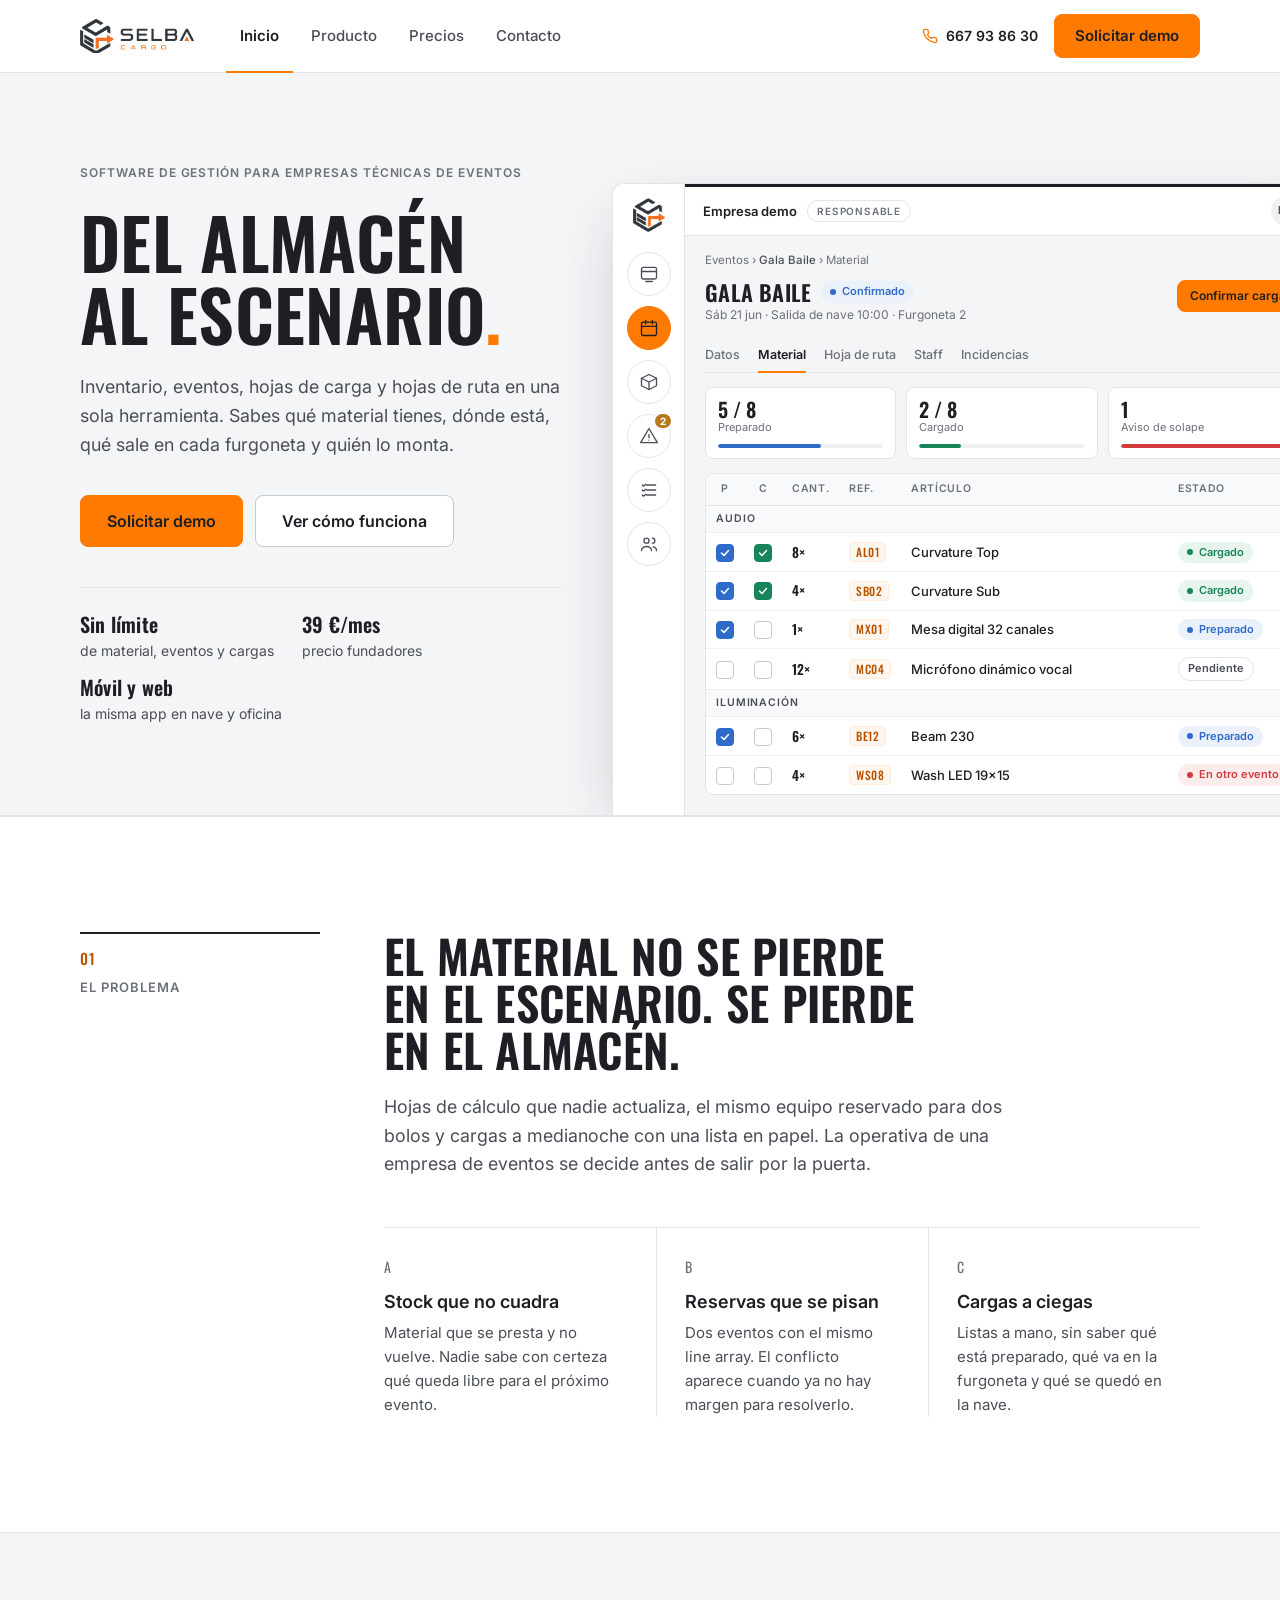
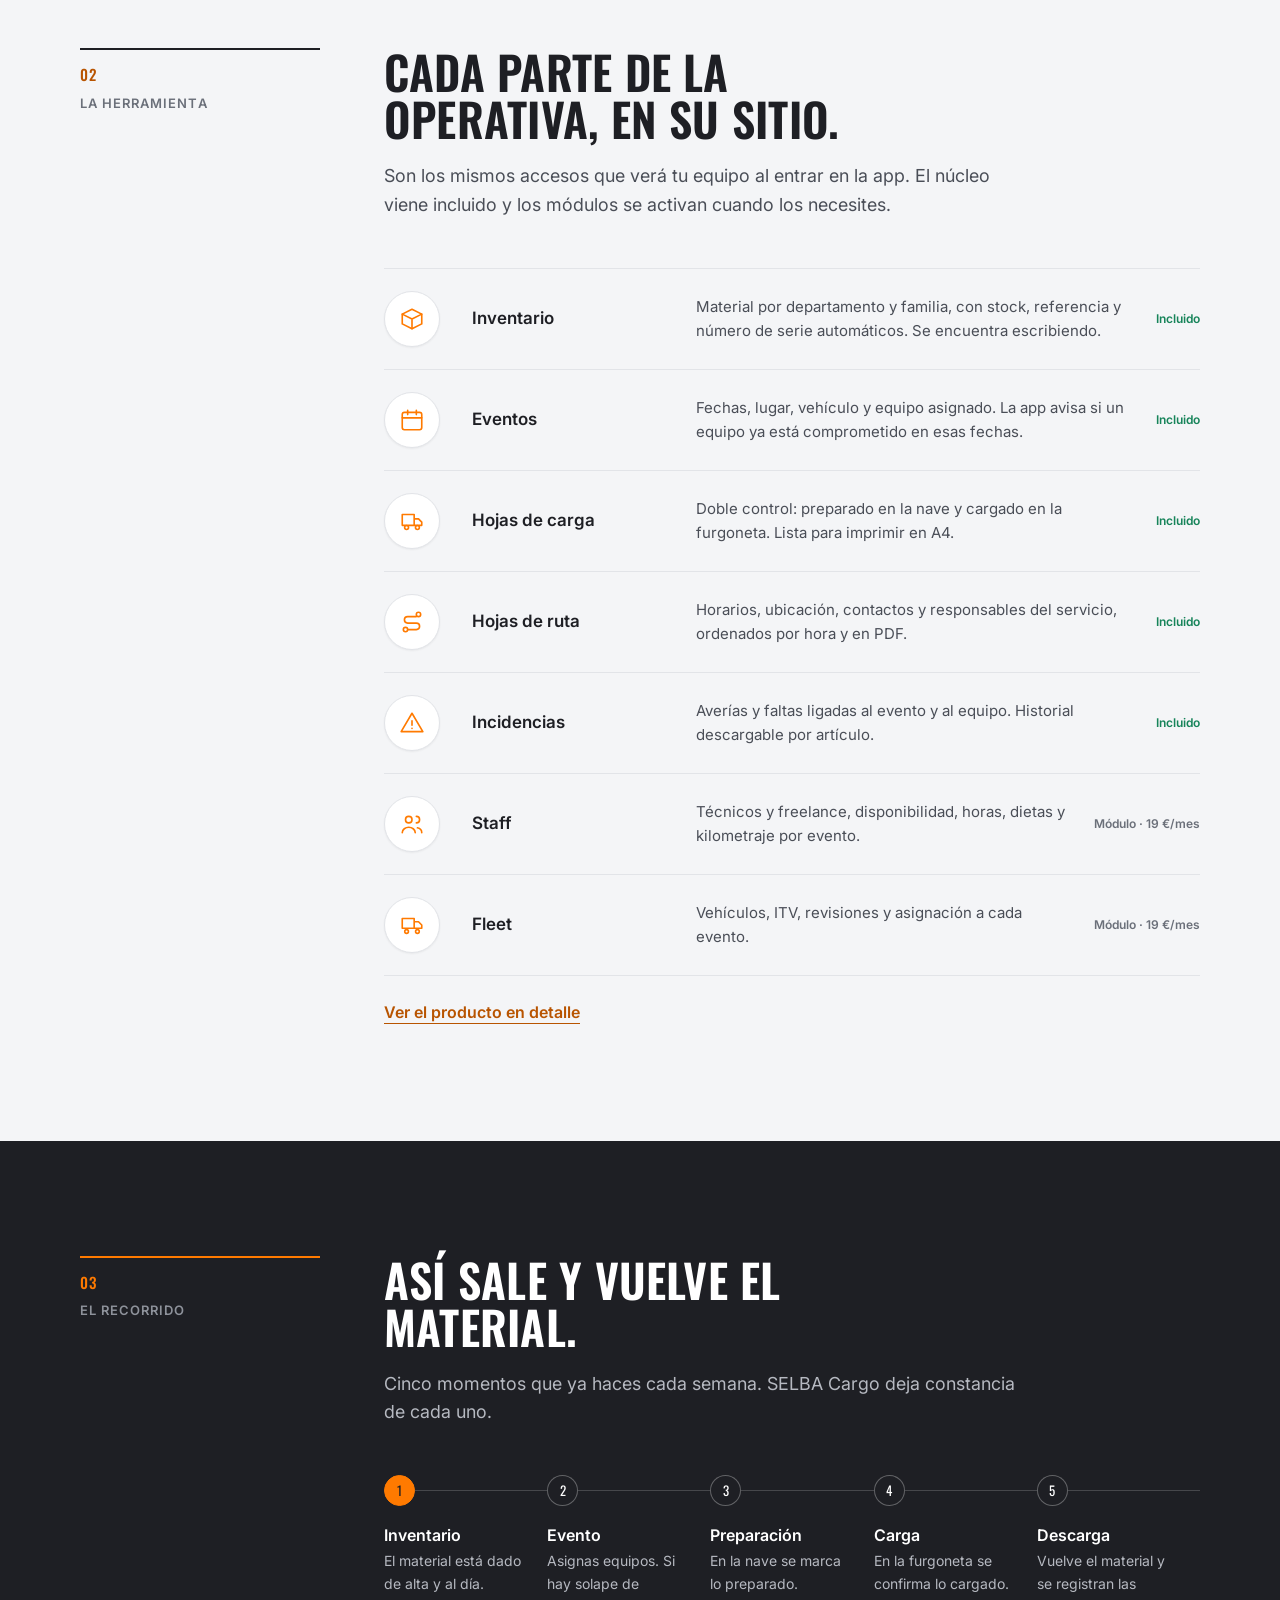
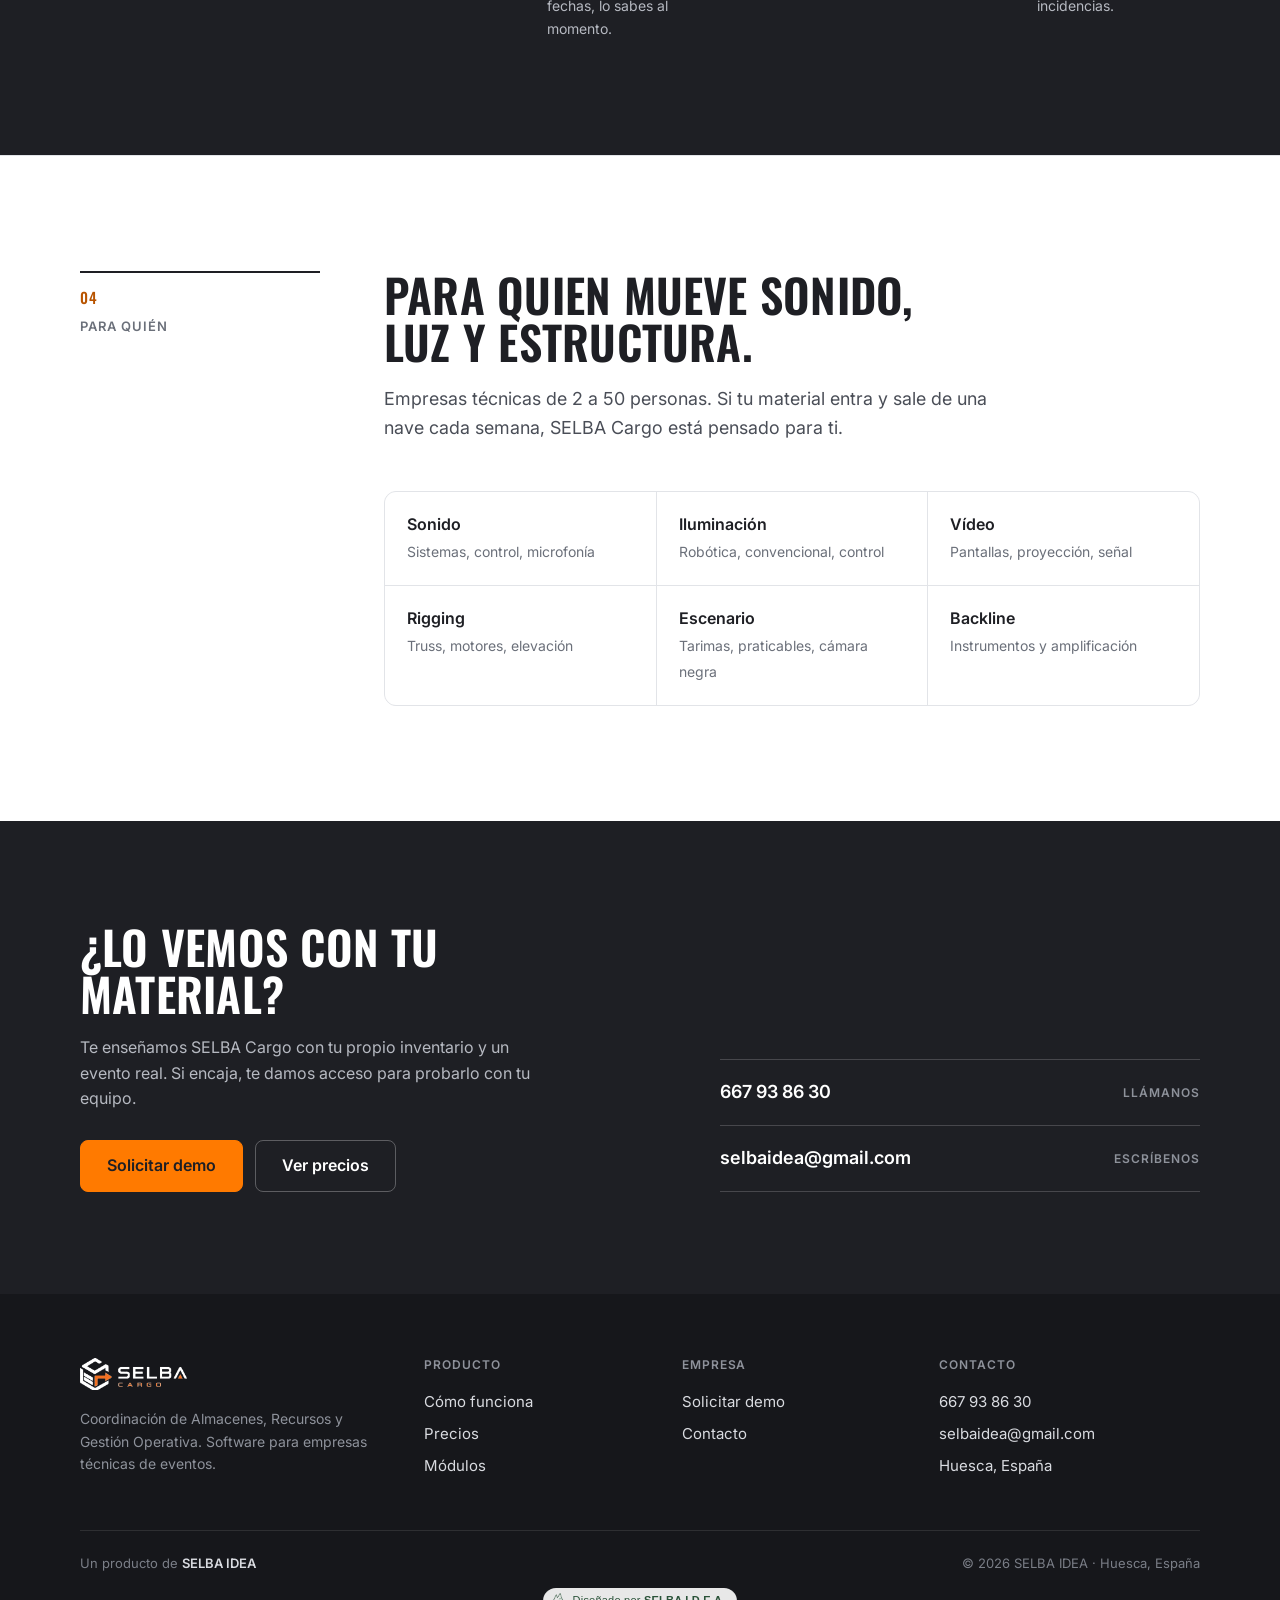
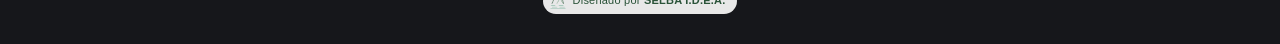
==== commit 52019e1a: "Añade el sello «Diseñado por SELBA I.D.E.A.» al pie de la web - assets/selba/: símbolo oficial y CSS" ====
--- a/index.html
+++ b/index.html
@@ -15,6 +15,7 @@
 <link rel="preconnect" href="https://fonts.googleapis.com"><link rel="preconnect" href="https://fonts.gstatic.com" crossorigin>
 <link href="https://fonts.googleapis.com/css2?family=Inter:wght@400;500;600;700&family=Oswald:wght@500;600&display=swap" rel="stylesheet">
 <link rel="stylesheet" href="styles.css">
+<link rel="stylesheet" href="/assets/selba/selba-sello.css">
 </head>
 <body>
 
@@ -224,9 +225,16 @@
       <span>Un producto de <b>SELBA IDEA</b></span>
       <span>© <span data-year>2026</span> SELBA IDEA · Huesca, España</span>
     </div>
+    <div class="foot-sello">
+      <!-- Sello estándar SELBA I.D.E.A. (ver /assets/selba/selba-sello.css) -->
+      <a class="selba-sello" href="https://selbaidea.vercel.app/" target="_blank" rel="noopener" aria-label="Diseñado por SELBA I.D.E.A. (abre en una pestaña nueva)">
+        <img class="selba-sello__simbolo" src="/assets/selba/selba-icono.png" alt="" width="16" height="16">
+        <span class="selba-sello__texto">Diseñado por <strong>SELBA I.D.E.A.</strong></span>
+      </a>
+    </div>
   </div>
 </footer>
 
-<script src="script.js"></script>
+<script src="script.js" defer></script>
 </body>
 </html>
--- a/styles.css
+++ b/styles.css
@@ -250,9 +250,11 @@
 .mod .tag{font-size:.75rem;font-weight:600;color:var(--text-3);white-space:nowrap}
 .mod .tag.inc{color:var(--success)}
 @media (max-width:860px){
-  .mod{grid-template-columns:56px 1fr;gap:6px 18px;align-items:start}
-  .mod .circle{grid-row:span 3}
-  .mod .tag{order:-1}
+  .mod{grid-template-columns:56px minmax(0,1fr);gap:4px 18px;align-items:start}
+  .mod .circle{grid-column:1;grid-row:1 / span 3}
+  .mod .tag{grid-column:2;grid-row:1}
+  .mod h3{grid-column:2;grid-row:2}
+  .mod p{grid-column:2;grid-row:3}
 }
 
 /* Recorrido */
@@ -436,6 +438,7 @@
 .foot-grid a:hover{color:var(--accent)}
 .foot-legal{border-top:1px solid rgba(255,255,255,.1);padding-top:22px;display:flex;justify-content:space-between;gap:16px;flex-wrap:wrap;font-size:.8125rem;color:#7A7E87}
 .foot-legal b{color:#D9DBE0;font-weight:600}
+.foot-sello{text-align:center;margin-top:14px}
 @media (max-width:900px){.foot-grid{grid-template-columns:1fr 1fr}}
 @media (max-width:520px){.foot-grid{grid-template-columns:1fr}}
 
--- a/assets/selba/selba-sello.css
+++ b/assets/selba/selba-sello.css
@@ -0,0 +1,49 @@
+/* =====================================================================
+   SELLO «DISEÑADO POR SELBA I.D.E.A.» — componente estándar
+   ---------------------------------------------------------------------
+   Copiar SIN CAMBIOS a cada web de SELBA: este archivo + el símbolo
+   (selba-icono.png) + el marcado del enlace.
+
+   Única adaptación permitida: el contraste.
+     · .selba-sello            → fondos oscuros o de color (por defecto)
+     · .selba-sello--claro     → fondos claros
+   Medidas, tipografía y comportamiento NO se tocan.
+   ===================================================================== */
+.selba-sello{
+  --selba-bosque: #2D5A3D;
+  --selba-fresco: #4A8A5C;
+  --selba-fondo: #FFFFFF;
+  --selba-texto: #2D5A3D;
+  --selba-borde: rgba(255,255,255,.0);
+
+  display: inline-flex;
+  align-items: center;
+  gap: 7px;
+  height: 26px;
+  padding: 0 11px 0 6px;
+  border-radius: 13px;
+  border: 1px solid var(--selba-borde);
+  background: var(--selba-fondo);
+  color: var(--selba-texto);
+  font-family: "Helvetica Neue", Helvetica, Arial, sans-serif;
+  font-size: 11px;
+  line-height: 1;
+  letter-spacing: .02em;
+  text-decoration: none;
+  white-space: nowrap;
+  opacity: .9;
+  transition: opacity .2s ease, box-shadow .2s ease;
+}
+.selba-sello:hover{ opacity: 1; box-shadow: 0 0 0 2px var(--selba-fresco); }
+.selba-sello:focus-visible{ outline: 2px solid var(--selba-fresco); outline-offset: 2px; opacity: 1; }
+.selba-sello__simbolo{ width: 16px; height: 16px; flex: 0 0 16px; display: block; }
+.selba-sello__texto{ font-weight: 400; }
+.selba-sello__texto strong{ font-weight: 700; color: var(--selba-bosque); }
+
+/* Fondos claros: mismo sello, invertido a verde bosque */
+.selba-sello--claro{
+  --selba-fondo: #2D5A3D;
+  --selba-texto: #FFFFFF;
+}
+.selba-sello--claro .selba-sello__texto strong{ color: #FFFFFF; }
+.selba-sello--claro .selba-sello__simbolo{ filter: brightness(0) invert(1); }
